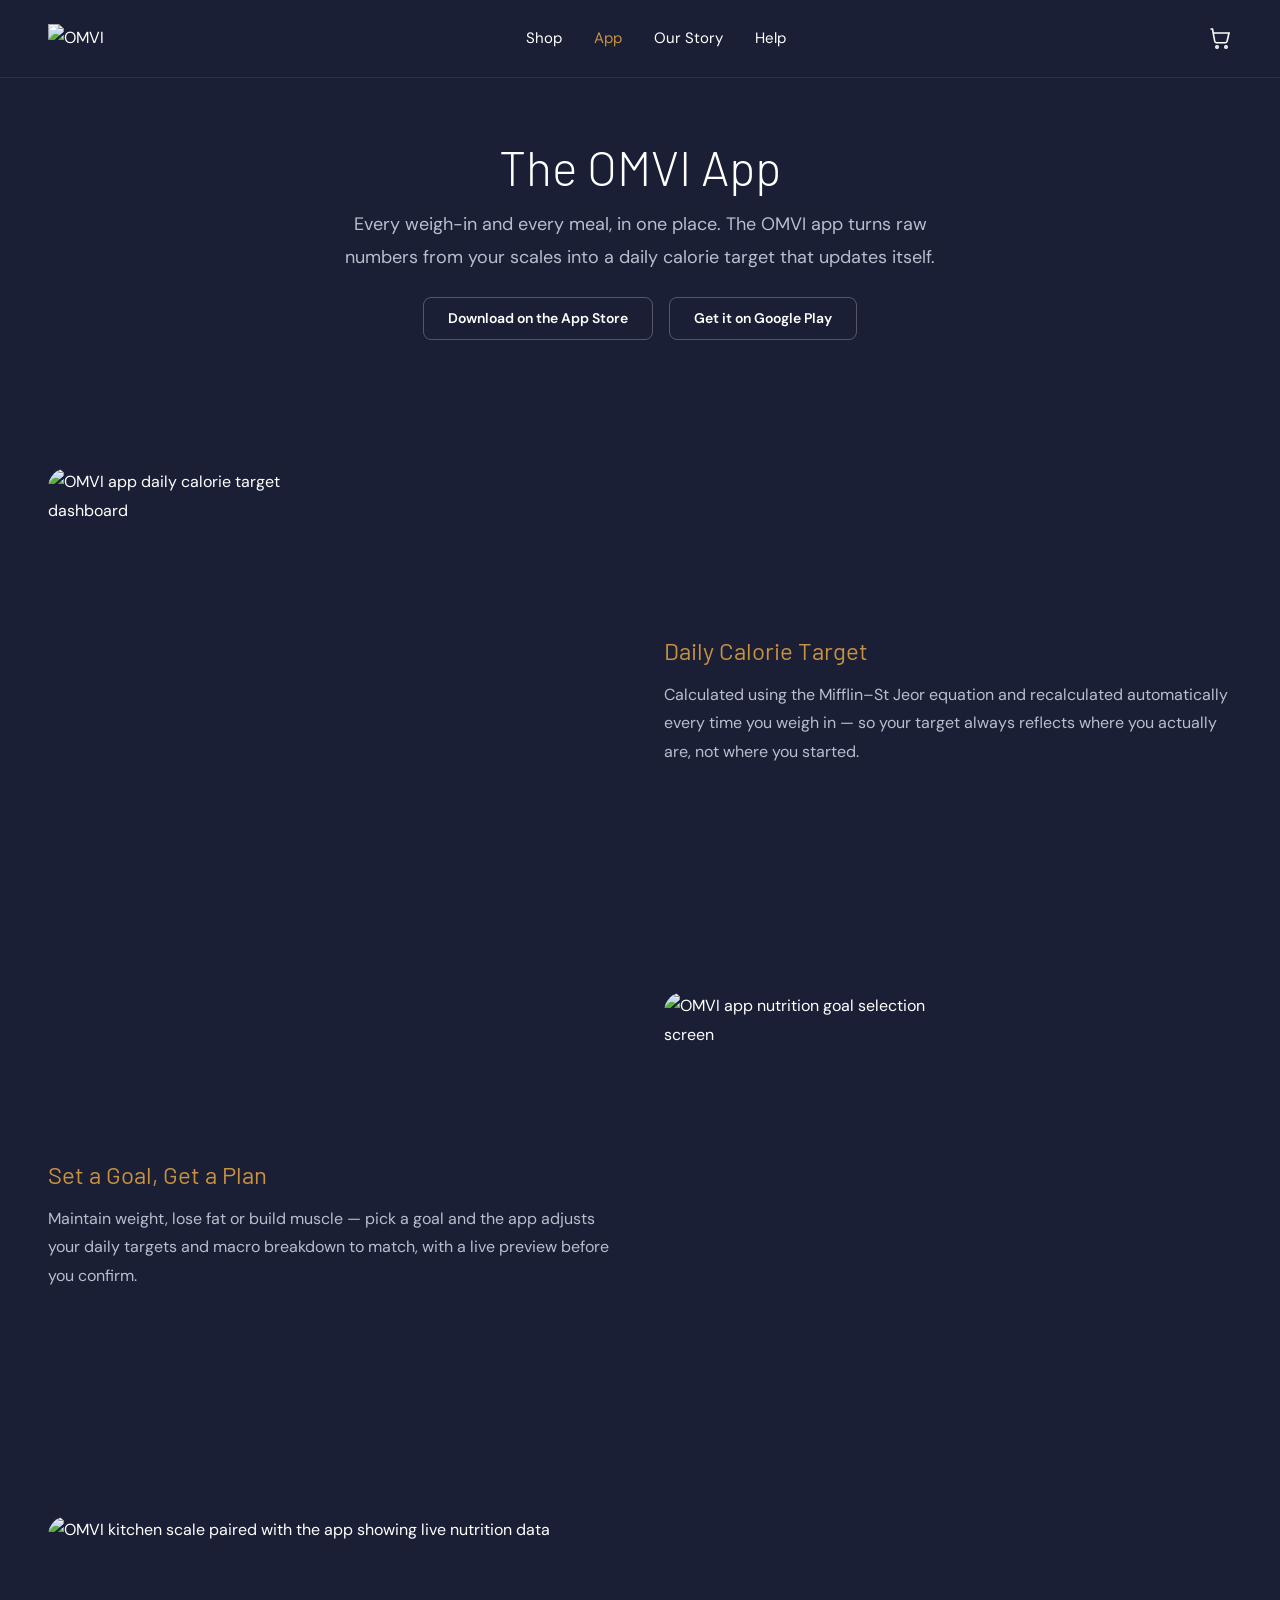
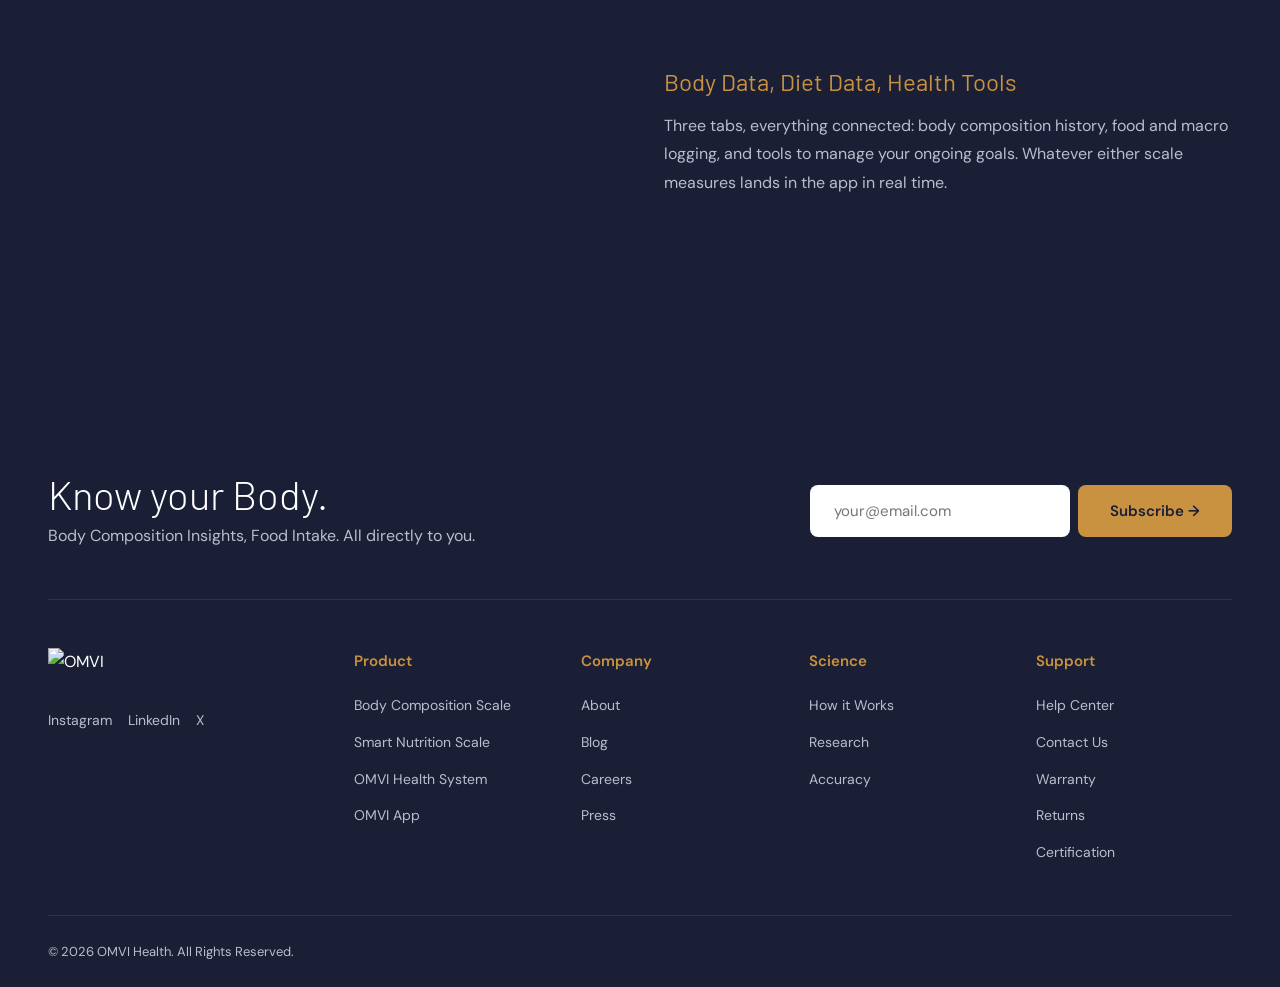
==== app.html @ 569b583b "Add files via upload" ====
<!DOCTYPE html>
<html lang="en">
<head>
<meta charset="UTF-8">
<meta name="viewport" content="width=device-width, initial-scale=1.0">
<title>The OMVI App — OMVI Health</title>
<link rel="stylesheet" href="styles.css">
<link rel="preconnect" href="https://fonts.googleapis.com">
<link rel="preconnect" href="https://fonts.gstatic.com" crossorigin>
<link href="https://fonts.googleapis.com/css2?family=Barlow:wght@300;400;500;600&family=DM+Sans:wght@400;500;700&display=swap" rel="stylesheet">
<script src="nav.js" defer></script>
</head>
<body>
<header class="site-header">
<a href="index.html" class="logo"><img src="images/omvi-logo.svg" alt="OMVI"></a>
<nav class="primary-navigation">
<ul>
<li><a href="shop.html">Shop</a></li>
<li><a href="app.html" aria-current="page">App</a></li>
<li><a href="ourstory.html">Our Story</a></li>
<li><a href="help.html">Help</a></li>
</ul>
</nav>
<div class="header-actions">
<button type="button" class="nav-toggle" id="nav-toggle" aria-label="Toggle navigation menu" aria-expanded="false">
<span></span><span></span><span></span>
</button>
<a href="#cart" class="cart-icon" aria-label="View cart">
<svg viewBox="0 0 24 24" fill="none" stroke="currentColor" stroke-width="1.6"><circle cx="9" cy="21" r="1.2"/><circle cx="18" cy="21" r="1.2"/><path d="M2.5 3h2l2.2 12.2a2 2 0 0 0 2 1.6h8.4a2 2 0 0 0 2-1.6L21 7H5.3"/></svg>
</a>
</div>
</header>

<main>

<section class="hero-section" style="grid-template-columns:1fr;">
<div class="page-intro">
<h1>The OMVI App</h1>
<p>Every weigh-in and every meal, in one place. The OMVI app turns raw numbers from your scales into a daily calorie target that updates itself.</p>
<div class="store-buttons" style="justify-content:center; display:flex;">
<a href="#">Download on the App Store</a>
<a href="#">Get it on Google Play</a>
</div>
</div>
</section>

<section class="features-section">

<article class="feature-row">
<div class="feature-media app-media">
<img src="images/omvi-app-daily-calorie-target-dashboard.png" alt="OMVI app daily calorie target dashboard">
</div>
<div class="feature-copy">
<h3>Daily Calorie Target</h3>
<p>Calculated using the Mifflin&ndash;St Jeor equation and recalculated automatically every time you weigh in — so your target always reflects where you actually are, not where you started.</p>
</div>
</article>

<article class="feature-row reverse">
<div class="feature-media app-media">
<img src="images/omvi-app-nutrition-goals-gain-muscle.png" alt="OMVI app nutrition goal selection screen">
</div>
<div class="feature-copy">
<h3>Set a Goal, Get a Plan</h3>
<p>Maintain weight, lose fat or build muscle — pick a goal and the app adjusts your daily targets and macro breakdown to match, with a live preview before you confirm.</p>
</div>
</article>

<article class="feature-row">
<div class="feature-media">
<img src="images/omvi-kitchen-scale-in-use-cheese-app-01.jpg" alt="OMVI kitchen scale paired with the app showing live nutrition data">
</div>
<div class="feature-copy">
<h3>Body Data, Diet Data, Health Tools</h3>
<p>Three tabs, everything connected: body composition history, food and macro logging, and tools to manage your ongoing goals. Whatever either scale measures lands in the app in real time.</p>
</div>
</article>

</section>

</main>

<footer class="site-footer" id="help">
<div class="footer-top">
<div class="footer-tagline">
<h2>Know your Body.</h2>
<p>Body Composition Insights, Food Intake. All directly to you.</p>
</div>
<form class="subscribe-form" action="#" method="post">
<label for="footer-email" class="sr-only">Email address</label>
<input id="footer-email" type="email" name="email" placeholder="your@email.com" required>
<button type="submit">Subscribe &rarr;</button>
</form>
</div>

<div class="footer-columns">
<div class="footer-brand">
<span class="logo"><img src="images/omvi-logo.svg" alt="OMVI"></span>
<ul class="social-links">
<li><a href="#" aria-label="Instagram">Instagram</a></li>
<li><a href="#" aria-label="LinkedIn">LinkedIn</a></li>
<li><a href="#" aria-label="X">X</a></li>
</ul>
</div>

<nav class="footer-nav">
<h3>Product</h3>
<ul>
<li><a href="bodyscale.html">Body Composition Scale</a></li>
<li><a href="nutritionscale.html">Smart Nutrition Scale</a></li>
<li><a href="system.html">OMVI Health System</a></li>
<li><a href="app.html">OMVI App</a></li>
</ul>
</nav>

<nav class="footer-nav">
<h3>Company</h3>
<ul>
<li><a href="ourstory.html">About</a></li>
<li><a href="#">Blog</a></li>
<li><a href="#">Careers</a></li>
<li><a href="#">Press</a></li>
</ul>
</nav>

<nav class="footer-nav">
<h3>Science</h3>
<ul>
<li><a href="app.html">How it Works</a></li>
<li><a href="#">Research</a></li>
<li><a href="#">Accuracy</a></li>
</ul>
</nav>

<nav class="footer-nav">
<h3>Support</h3>
<ul>
<li><a href="help.html">Help Center</a></li>
<li><a href="help.html#contact">Contact Us</a></li>
<li><a href="help.html#warranty">Warranty</a></li>
<li><a href="help.html#returns">Returns</a></li>
<li><a href="help.html#certification">Certification</a></li>
</ul>
</nav>
</div>

<div class="footer-bottom">
<p>&copy; 2026 OMVI Health. All Rights Reserved.</p>
</div>
</footer>

</body>
</html>
---- styles.css ----
/* ========================================
   OMVI Health Design System
======================================== */

:root {
    --color-primary: #1A1F35;
    --color-primary-light: #232a47;
    --color-secondary: #C99240;
    --color-bg: #1A1F35;
    --color-surface: #FFFFFF;
    --color-text: #FFFFFF;
    --color-text-muted: #B9BECE;
    --color-nav-bg: #1A1F35;
    --color-cta: #C99240;
    --color-accent: #FFFFFF;
    --color-ink: #1A1F35;

    --font-heading: "Barlow", sans-serif;
    --font-body: "DM Sans", sans-serif;

    --space-xs: 4px;
    --space-sm: 8px;
    --space-md: 16px;
    --space-lg: 24px;
    --space-xl: 32px;
    --space-2xl: 48px;
    --space-3xl: 64px;

    --radius-md: 12px;
    --radius-lg: 20px;
    --max-width: 1280px;
}

* {
    margin: 0;
    padding: 0;
    box-sizing: border-box;
}

html {
    overflow-x: hidden;
}

body {
    background-color: var(--color-bg);
    color: var(--color-text);
    font-family: var(--font-body);
    font-size: 16px;
    line-height: 1.8;
}

img {
    max-width: 100%;
    display: block;
}

a {
    text-decoration: none;
    color: inherit;
}

ul {
    list-style: none;
}

h1, h2, h3 {
    font-family: var(--font-heading);
    font-weight: 300;
}

h1 {
    font-size: 56px;
    line-height: 1.05;
}

h2 {
    font-size: 40px;
    line-height: 1.2;
}

h3 {
    font-size: 24px;
    font-weight: 400;
    margin-bottom: var(--space-sm);
}

p {
    font-size: 16px;
    line-height: 1.8;
    color: var(--color-text-muted);
}

.sr-only {
    position: absolute;
    width: 1px;
    height: 1px;
    overflow: hidden;
    clip: rect(0 0 0 0);
    white-space: nowrap;
}

/* ===== Header ===== */

.site-header {
    background-color: var(--color-nav-bg);
    padding: var(--space-lg) var(--space-2xl);
    display: flex;
    align-items: center;
    justify-content: space-between;
    position: sticky;
    top: 0;
    z-index: 100;
    border-bottom: 1px solid rgba(255,255,255,0.08);
}

.logo {
    display: inline-flex;
    align-items: center;
    color: var(--color-text);
}

.logo img {
    display: block;
    height: 28px;
    width: auto;
}

.primary-navigation ul {
    display: flex;
    gap: var(--space-xl);
}

.primary-navigation a {
    color: var(--color-text);
    font-size: 15px;
    transition: color 0.2s ease;
}

.primary-navigation a:hover {
    color: var(--color-secondary);
}

.primary-navigation a[aria-current="page"] {
    color: var(--color-secondary);
}

.cart-icon {
    width: 24px;
    height: 24px;
    color: var(--color-text);
}

.cart-icon svg {
    width: 100%;
    height: 100%;
}

/* ===== Layout helpers ===== */

section {
    padding: var(--space-3xl) var(--space-2xl);
}

.section-heading {
    max-width: 640px;
    margin: 0 auto var(--space-2xl);
    text-align: center;
}

.section-heading h2 {
    color: var(--color-accent);
    margin-bottom: var(--space-sm);
}

/* ===== Hero (pinned scroll) ===== */

.hero-shell {
    position: relative;
    height: 260vh;
    background-color: var(--color-primary);
}

.hero-scene {
    position: sticky;
    top: 80px;
    height: calc(100vh - 80px);
    max-height: 760px;
    min-height: 480px;
    color: var(--color-text);
    display: flex;
    justify-content: center;
    align-items: center;
    max-width: var(--max-width);
    margin: 0 auto;
    padding: 0 var(--space-2xl);
    overflow: hidden;
}

.btn {
    display: inline-block;
    padding: var(--space-md) var(--space-xl);
    font-weight: 600;
    border-radius: 999px;
    font-size: 15px;
}

.btn-primary {
    background-color: var(--color-cta);
    color: var(--color-primary);
}

.btn-secondary {
    background-color: var(--color-surface);
    color: var(--color-primary);
}

.hero-trust {
    display: flex;
    align-items: center;
    gap: var(--space-md);
    font-size: 14px;
    color: var(--color-text-muted);
}

.hero-trust.centered {
    justify-content: center;
    margin-top: var(--space-sm);
}

.stars {
    color: var(--color-secondary);
    letter-spacing: 2px;
}

.hero-trust .divider {
    color: rgba(255,255,255,0.3);
}

/* ===== Hero canvas (products assembling from chaos) ===== */

.hero-visual {
    display: flex;
    flex-direction: column;
    align-items: center;
    justify-content: center;
    gap: var(--space-md);
    height: 100%;
    width: 100%;
    max-width: 760px;
    margin: 0 auto;
    padding-bottom: var(--space-md);
}

.hero-canvas {
    position: relative;
    flex: 1;
    width: 100%;
    min-height: 340px;
    max-height: 560px;
}

.hero-cta {
    opacity: 0;
    will-change: transform, opacity;
}

.hero-lines {
    position: absolute;
    inset: 0;
    width: 100%;
    height: 100%;
    z-index: 4;
    pointer-events: none;
    overflow: visible;
    filter: drop-shadow(0 2px 4px rgba(0,0,0,0.5));
}

.hero-lines line {
    stroke: rgba(201, 146, 64, 0.9);
    stroke-width: 2.5;
    stroke-linecap: round;
    stroke-dasharray: 6 7;
    opacity: 0;
    will-change: opacity;
}

.product-tag {
    position: absolute;
    top: 0;
    left: 0;
    display: flex;
    flex-direction: column;
    align-items: flex-start;
    gap: 3px;
    background-color: rgba(26, 31, 53, 0.95);
    border: 1px solid rgba(255,255,255,0.14);
    border-radius: var(--radius-md);
    padding: var(--space-sm) var(--space-md);
    box-shadow: 0 12px 28px rgba(0,0,0,0.4);
    z-index: 6;
    opacity: 0;
    white-space: nowrap;
    will-change: transform, opacity;
}

.product-tag .tag-title {
    font-family: var(--font-heading);
    font-size: 14px;
    color: var(--color-accent);
}

.hero-insight {
    background-color: rgba(15, 18, 32, 0.75);
    border: 1px solid rgba(201, 146, 64, 0.28);
    border-radius: var(--radius-lg);
    padding: var(--space-md) var(--space-xl);
    opacity: 0;
    will-change: transform, opacity;
}

.insight-stats {
    display: flex;
    align-items: center;
    justify-content: center;
    gap: var(--space-md);
    margin-bottom: var(--space-sm);
}

.insight-stat {
    display: flex;
    flex-direction: column;
    align-items: center;
    gap: 1px;
}

.insight-value {
    font-family: var(--font-heading);
    font-size: 20px;
    color: var(--color-accent);
}

.insight-value small {
    font-family: var(--font-body);
    font-size: 11px;
    color: var(--color-text-muted);
    margin-left: 2px;
}

.insight-label {
    font-size: 10px;
    letter-spacing: 0.04em;
    text-transform: uppercase;
    color: var(--color-secondary);
}

.insight-sep {
    width: 1px;
    height: 26px;
    background-color: rgba(255,255,255,0.12);
}

.insight-sentence {
    text-align: center;
    font-size: 12px;
    color: var(--color-text-muted);
    margin: 0;
}

.chaos-chip {
    position: absolute;
    top: 0;
    left: 0;
    background-color: rgba(26, 31, 53, 0.92);
    border: 1px solid rgba(255,255,255,0.12);
    border-radius: var(--radius-md);
    padding: var(--space-sm) var(--space-md);
    display: flex;
    flex-direction: column;
    gap: 2px;
    z-index: 5;
    box-shadow: 0 10px 25px rgba(0,0,0,0.35);
    will-change: transform, opacity, left, top;
    white-space: nowrap;
}

.chaos-chip .chip-value {
    font-family: var(--font-heading);
    font-size: 20px;
    color: var(--color-accent);
}

.chaos-chip .chip-value small {
    font-family: var(--font-body);
    font-size: 11px;
    color: var(--color-text-muted);
    margin-left: 2px;
}

.chaos-chip .chip-label {
    font-size: 10px;
    color: var(--color-secondary);
}

.const-card {
    position: absolute;
    margin: 0;
    border-radius: var(--radius-lg);
    box-shadow: 0 20px 40px rgba(0,0,0,0.35);
    overflow: hidden;
    will-change: transform, opacity;
}

.const-card img {
    width: 100%;
    height: 100%;
    object-fit: cover;
    object-position: bottom;
    display: block;
}

.const-scale-body {
    top: 2%;
    left: 0;
    width: 32%;
    aspect-ratio: 4 / 4.4;
    z-index: 1;
}

.const-scale-kitchen {
    bottom: 2%;
    right: 0;
    width: 28%;
    aspect-ratio: 4 / 4.4;
    z-index: 1;
}

.const-phone {
    position: absolute;
    margin: 0;
    width: 20%;
    filter: drop-shadow(0 20px 30px rgba(0,0,0,0.45));
    will-change: transform, opacity;
}

.const-phone img {
    width: 100%;
    height: auto;
    border-radius: 18px;
    display: block;
}

.const-phone-back {
    top: 30%;
    left: 36%;
    z-index: 2;
}

.const-phone-front {
    top: 38%;
    left: 44%;
    z-index: 3;
}

@media (max-width: 900px) {
    .hero-shell {
        height: auto;
    }

    .hero-scene {
        position: static;
        height: auto;
        max-height: none;
        padding: var(--space-2xl) var(--space-lg);
    }

    .hero-visual {
        height: auto;
        margin-top: var(--space-2xl);
    }

    .hero-canvas {
        height: 420px;
        max-height: none;
    }
}

/* ===== SKU cards (3-product overview) ===== */

.sku-section {
    max-width: var(--max-width);
    margin: 0 auto;
}

.sku-grid {
    display: grid;
    grid-template-columns: repeat(3, 1fr);
    gap: var(--space-xl);
    align-items: stretch;
}

.sku-card {
    background-color: var(--color-primary-light);
    border-radius: var(--radius-lg);
    padding: var(--space-xl);
    display: flex;
    flex-direction: column;
    align-items: center;
    text-align: center;
    gap: var(--space-sm);
    position: relative;
}

.sku-card-featured {
    border: 1px solid rgba(201, 146, 64, 0.5);
}

.sku-badge {
    align-self: flex-start;
    font-size: 11px;
    font-weight: 600;
    letter-spacing: 0.06em;
    text-transform: uppercase;
    color: var(--color-text-muted);
    background-color: rgba(255,255,255,0.06);
    border-radius: 999px;
    padding: 4px 12px;
    margin-bottom: var(--space-sm);
}

.sku-badge-gold {
    color: var(--color-primary);
    background-color: var(--color-secondary);
}

.sku-card img {
    width: 100%;
    aspect-ratio: 4 / 3;
    object-fit: cover;
    border-radius: var(--radius-md);
    margin-bottom: var(--space-md);
}

.sku-card h3 {
    font-size: 22px;
}

.sku-card p {
    font-size: 14px;
}

.sku-price {
    display: flex;
    align-items: baseline;
    gap: var(--space-sm);
    margin: var(--space-sm) 0;
    flex-wrap: wrap;
    justify-content: center;
}

.price-now {
    font-family: var(--font-heading);
    font-size: 26px;
    color: var(--color-accent);
}

.price-was {
    font-size: 15px;
    color: var(--color-text-muted);
    text-decoration: line-through;
}

.price-save {
    font-size: 12px;
    font-weight: 600;
    color: #7fd48a;
}

.sku-cta {
    margin-top: auto;
    width: 100%;
    text-align: center;
}

/* ===== Product showcase ===== */

.showcase-section {
    max-width: var(--max-width);
    margin: 0 auto;
}

.product-grid {
    display: grid;
    grid-template-columns: repeat(3, 1fr);
    gap: var(--space-lg);
}

.product-grid figure {
    background-color: var(--color-primary-light);
    border-radius: var(--radius-md);
    padding: var(--space-md);
    text-align: center;
}

.product-grid img {
    border-radius: var(--radius-md);
    aspect-ratio: 4 / 3;
    object-fit: cover;
    width: 100%;
    margin-bottom: var(--space-md);
}

.product-grid figcaption {
    font-size: 14px;
    color: var(--color-text-muted);
    letter-spacing: 0.5px;
}

/* ===== Feature rows ===== */

.features-section {
    max-width: var(--max-width);
    margin: 0 auto;
}

.feature-row {
    display: grid;
    grid-template-columns: 1fr 1fr;
    gap: var(--space-2xl);
    align-items: center;
    margin-bottom: var(--space-3xl);
}

.feature-row:last-child {
    margin-bottom: 0;
}

.feature-row.reverse .feature-media {
    order: 2;
}

.feature-row.reverse .feature-copy {
    order: 1;
}

.feature-media img {
    border-radius: var(--radius-lg);
    width: 100%;
    aspect-ratio: 4 / 3;
    object-fit: cover;
}

.feature-media.app-media {
    display: grid;
    grid-template-columns: 1fr 1fr;
    gap: var(--space-md);
}

.feature-media.app-media img {
    aspect-ratio: 3 / 5;
    object-fit: contain;
    background-color: var(--color-primary);
    border-radius: var(--radius-lg);
}

.feature-copy h3 {
    color: var(--color-secondary);
}

/* ===== Sub-page intro banner ===== */

.page-intro {
    max-width: 640px;
    margin: 0 auto;
    text-align: center;
}

.page-intro h1 {
    color: var(--color-accent);
    margin-bottom: var(--space-md);
    font-size: 48px;
}

.page-intro p {
    font-size: 18px;
}

/* ===== Product spotlight (Shop page) ===== */

.price-tag {
    font-family: var(--font-heading);
    font-size: 32px;
    color: var(--color-accent);
    margin: var(--space-md) 0;
}

.feature-copy .btn {
    margin-top: var(--space-sm);
}

/* ===== App store buttons ===== */

.store-buttons {
    display: flex;
    gap: var(--space-md);
    margin-top: var(--space-lg);
}

.store-buttons a {
    border: 1px solid rgba(255,255,255,0.25);
    border-radius: 8px;
    padding: var(--space-sm) var(--space-lg);
    font-size: 14px;
    font-weight: 600;
}

.store-buttons a:hover {
    border-color: var(--color-secondary);
    color: var(--color-secondary);
}

/* ===== FAQ / Help ===== */

.faq-list {
    max-width: 760px;
    margin: 0 auto;
    display: flex;
    flex-direction: column;
    gap: var(--space-lg);
}

.faq-item {
    background-color: var(--color-primary-light);
    border-radius: var(--radius-md);
    padding: var(--space-xl);
}

.faq-item h3 {
    color: var(--color-secondary);
    font-size: 19px;
}

.faq-item p {
    margin: 0;
}

.contact-card {
    background-color: var(--color-primary-light);
    border-radius: var(--radius-lg);
    padding: var(--space-2xl);
    text-align: center;
    max-width: 520px;
    margin: var(--space-2xl) auto 0;
}

.contact-card h3 {
    color: var(--color-accent);
}

.contact-card .btn {
    margin-top: var(--space-md);
}

/* ===== Story section ===== */

.story-section {
    background-color: var(--color-primary-light);
    max-width: 100%;
    display: grid;
    grid-template-columns: 1fr 1fr;
    gap: var(--space-2xl);
    align-items: center;
}

.story-media img {
    border-radius: var(--radius-lg);
    width: 100%;
    aspect-ratio: 3 / 4;
    object-fit: cover;
    object-position: top;
}

.story-copy {
    max-width: 480px;
}

.story-copy h2 {
    color: var(--color-accent);
    margin-bottom: var(--space-lg);
}

.story-copy p {
    margin-bottom: var(--space-md);
}

.link-arrow {
    display: inline-block;
    color: var(--color-secondary);
    font-weight: 600;
    margin-top: var(--space-sm);
}

/* ===== Reviews ===== */

.reviews-section {
    max-width: var(--max-width);
    margin: 0 auto;
}

.reviews-grid {
    display: grid;
    grid-template-columns: repeat(3, 1fr);
    gap: var(--space-lg);
}

.review-card {
    background-color: var(--color-primary-light);
    border-radius: var(--radius-md);
    padding: var(--space-xl);
}

.review-card h3 {
    font-size: 19px;
    margin: var(--space-sm) 0;
}

.review-card p {
    font-size: 15px;
    margin-bottom: var(--space-lg);
}

.review-meta {
    display: flex;
    justify-content: space-between;
    align-items: center;
    font-size: 13px;
    color: var(--color-text-muted);
    border-top: 1px solid rgba(255,255,255,0.08);
    padding-top: var(--space-md);
    flex-wrap: wrap;
    gap: var(--space-xs);
}

.verified {
    color: #7fd48a;
}

/* ===== Footer ===== */

.site-footer {
    background-color: var(--color-primary);
    padding: var(--space-3xl) var(--space-2xl) var(--space-lg);
}

.footer-top {
    max-width: var(--max-width);
    margin: 0 auto var(--space-2xl);
    display: flex;
    justify-content: space-between;
    align-items: center;
    gap: var(--space-xl);
    flex-wrap: wrap;
    padding-bottom: var(--space-2xl);
    border-bottom: 1px solid rgba(255,255,255,0.08);
}

.footer-tagline h2 {
    color: var(--color-accent);
    margin-bottom: var(--space-xs);
}

.subscribe-form {
    display: flex;
    gap: var(--space-sm);
}

.subscribe-form input {
    background-color: var(--color-surface);
    color: var(--color-ink);
    border: none;
    border-radius: 8px;
    padding: var(--space-md) var(--space-lg);
    font-family: var(--font-body);
    font-size: 15px;
    min-width: 260px;
}

.subscribe-form button {
    background-color: var(--color-cta);
    color: var(--color-primary);
    border: none;
    border-radius: 8px;
    padding: var(--space-md) var(--space-xl);
    font-weight: 600;
    font-family: var(--font-body);
    font-size: 15px;
    cursor: pointer;
}

.footer-columns {
    max-width: var(--max-width);
    margin: 0 auto;
    display: grid;
    grid-template-columns: 1.4fr 1fr 1fr 1fr 1fr;
    gap: var(--space-xl);
    margin-bottom: var(--space-2xl);
}

.footer-brand .logo {
    display: inline-flex;
    margin-bottom: var(--space-lg);
}

.footer-brand .logo img {
    height: 34px;
}

.social-links {
    display: flex;
    gap: var(--space-md);
}

.social-links a {
    font-size: 14px;
    color: var(--color-text-muted);
}

.footer-nav h3 {
    font-size: 15px;
    font-weight: 600;
    font-family: var(--font-body);
    color: var(--color-secondary);
    margin-bottom: var(--space-md);
}

.footer-nav ul {
    display: flex;
    flex-direction: column;
    gap: var(--space-sm);
}

.footer-nav a {
    font-size: 14px;
    color: var(--color-text-muted);
}

.footer-nav a:hover {
    color: var(--color-text);
}

.footer-bottom {
    max-width: var(--max-width);
    margin: 0 auto;
    border-top: 1px solid rgba(255,255,255,0.08);
    padding-top: var(--space-lg);
}

.footer-bottom p {
    font-size: 13px;
}

/* ===== Responsive ===== */

@media (max-width: 900px) {
    .feature-row,
    .feature-row.reverse .feature-media,
    .feature-row.reverse .feature-copy,
    .story-section {
        grid-template-columns: 1fr;
    }

    .feature-row.reverse .feature-media,
    .feature-row.reverse .feature-copy {
        order: initial;
    }

    .product-grid,
    .reviews-grid {
        grid-template-columns: repeat(2, 1fr);
    }

    .footer-columns {
        grid-template-columns: repeat(2, 1fr);
    }

    h1 {
        font-size: 40px;
    }
}

@media (max-width: 600px) {
    .site-header {
        padding: var(--space-md) var(--space-lg);
    }

    .primary-navigation ul {
        gap: var(--space-md);
    }

    section {
        padding: var(--space-2xl) var(--space-lg);
    }

    .product-grid,
    .reviews-grid,
    .footer-columns {
        grid-template-columns: 1fr;
    }

    .footer-top {
        flex-direction: column;
        align-items: flex-start;
    }

    .subscribe-form {
        width: 100%;
    }

    .subscribe-form input {
        min-width: 0;
        flex: 1;
    }
}

/* ===== Product detail page (PDP) ===== */

.announce-bar {
    background-color: var(--color-cta);
    color: var(--color-primary);
    text-align: center;
    padding: var(--space-sm) var(--space-lg);
}

.announce-bar p {
    color: var(--color-primary);
    font-size: 13px;
    font-weight: 600;
    letter-spacing: 0.02em;
}

.pdp-hero {
    max-width: var(--max-width);
    margin: 0 auto;
    display: grid;
    grid-template-columns: 1fr 1fr;
    gap: var(--space-2xl);
    align-items: start;
}

.pdp-media img {
    width: 100%;
    border-radius: var(--radius-lg);
    aspect-ratio: 4 / 5;
    object-fit: cover;
    object-position: bottom;
}

.pdp-eyebrow {
    display: block;
    font-size: 12px;
    font-weight: 600;
    letter-spacing: 0.1em;
    text-transform: uppercase;
    color: var(--color-secondary);
    margin-bottom: var(--space-md);
}

.pdp-info h1 {
    color: var(--color-accent);
    font-size: 38px;
    margin-bottom: var(--space-md);
}

.pdp-sub {
    margin-bottom: var(--space-xl);
}

.purchase-panel {
    background-color: var(--color-primary-light);
    border-radius: var(--radius-lg);
    padding: var(--space-xl);
    margin-bottom: var(--space-xl);
}

.purchase-top {
    display: flex;
    justify-content: space-between;
    align-items: center;
    flex-wrap: wrap;
    gap: var(--space-sm);
    margin-bottom: var(--space-md);
}

.purchase-name {
    font-size: 20px;
}

.purchase-rating {
    display: flex;
    align-items: center;
    gap: var(--space-sm);
    font-size: 13px;
    color: var(--color-text-muted);
}

.purchase-price-row {
    display: flex;
    align-items: baseline;
    gap: var(--space-md);
    flex-wrap: wrap;
    margin-bottom: var(--space-sm);
}

.purchase-payment {
    font-size: 13px;
    color: var(--color-text-muted);
    margin-bottom: var(--space-md);
}

.purchase-cta {
    width: 100%;
    text-align: center;
    margin-bottom: var(--space-sm);
}

.purchase-meta {
    font-size: 13px;
    color: var(--color-text-muted);
    text-align: center;
    margin: 0;
}

.benefit-list {
    display: flex;
    flex-direction: column;
    gap: var(--space-sm);
    margin-bottom: var(--space-xl);
}

.benefit-list li {
    position: relative;
    padding-left: 28px;
    font-size: 15px;
}

.benefit-list li::before {
    content: "\2713";
    position: absolute;
    left: 0;
    color: var(--color-secondary);
    font-weight: 700;
}

.credibility-bar {
    display: flex;
    flex-wrap: wrap;
    gap: var(--space-sm) var(--space-lg);
    border-top: 1px solid rgba(255,255,255,0.08);
    padding-top: var(--space-lg);
}

.credibility-bar li {
    font-size: 13px;
    color: var(--color-text-muted);
}

.credibility-footnote {
    font-size: 11px;
    color: var(--color-text-muted);
    opacity: 0.7;
    margin-top: var(--space-sm);
}

/* Proof / testimonial sections */

.proof-section {
    max-width: var(--max-width);
    margin: 0 auto;
}

.proof-row {
    display: grid;
    grid-template-columns: repeat(3, 1fr);
    gap: var(--space-lg);
}

.proof-card {
    background-color: var(--color-primary-light);
    border-radius: var(--radius-md);
    padding: var(--space-xl);
    display: flex;
    flex-direction: column;
    gap: var(--space-md);
}

.proof-objection {
    font-size: 12px;
    font-weight: 600;
    color: var(--color-secondary);
    text-transform: uppercase;
    letter-spacing: 0.03em;
}

.proof-quote {
    font-size: 15px;
    flex: 1;
}

.proof-meta {
    display: flex;
    justify-content: space-between;
    gap: var(--space-sm);
    font-size: 12px;
    color: var(--color-text-muted);
    border-top: 1px solid rgba(255,255,255,0.08);
    padding-top: var(--space-md);
    flex-wrap: wrap;
}

.proof-disclosure {
    font-size: 12px;
    color: var(--color-text-muted);
    opacity: 0.7;
    text-align: center;
    margin-top: var(--space-lg);
    font-style: italic;
}

.proof-section-single {
    max-width: 720px;
}

.data-story {
    background-color: var(--color-primary-light);
    border-radius: var(--radius-lg);
    padding: var(--space-xl);
    text-align: center;
}

.data-story blockquote {
    font-size: 18px;
    color: var(--color-accent);
    margin-bottom: var(--space-lg);
}

.data-story-compare {
    display: grid;
    grid-template-columns: 1fr 1fr;
    gap: var(--space-lg);
    text-align: left;
}

.data-story-col {
    background-color: rgba(255,255,255,0.03);
    border-radius: var(--radius-md);
    padding: var(--space-lg);
}

.data-story-col h4 {
    font-size: 13px;
    text-transform: uppercase;
    letter-spacing: 0.05em;
    color: var(--color-text-muted);
    margin-bottom: var(--space-sm);
}

.data-story-col p {
    font-size: 14px;
    margin-bottom: var(--space-xs);
}

.data-story-col-after {
    border: 1px solid rgba(201, 146, 64, 0.35);
}

.data-story-col-after p {
    color: var(--color-text);
}

/* Education sections */

.edu-section {
    max-width: var(--max-width);
    margin: 0 auto;
}

.edu-section .section-heading p {
    margin-top: var(--space-sm);
}

.edu-closing {
    text-align: center;
    font-size: 18px;
    color: var(--color-accent);
    max-width: 640px;
    margin: var(--space-xl) auto 0;
}

.edu-note {
    text-align: center;
    font-size: 12px;
    color: var(--color-text-muted);
    opacity: 0.7;
    font-style: italic;
    margin-top: var(--space-lg);
}

.compare-columns {
    display: grid;
    grid-template-columns: 1fr 1fr;
    gap: var(--space-xl);
    max-width: 760px;
    margin: 0 auto;
}

.compare-col {
    background-color: var(--color-primary-light);
    border-radius: var(--radius-lg);
    padding: var(--space-xl);
}

.compare-col h3 {
    font-size: 15px;
    text-transform: uppercase;
    letter-spacing: 0.05em;
    color: var(--color-text-muted);
    margin-bottom: var(--space-lg);
}

.compare-single-metric {
    font-family: var(--font-heading);
    font-size: 48px;
    color: var(--color-text-muted);
}

.compare-col-omvi {
    border: 1px solid rgba(201, 146, 64, 0.4);
}

.compare-col-omvi ul {
    display: flex;
    flex-direction: column;
    gap: var(--space-sm);
}

.compare-col-omvi li {
    font-size: 15px;
    color: var(--color-accent);
    padding-left: 20px;
    position: relative;
}

.compare-col-omvi li::before {
    content: "\2022";
    position: absolute;
    left: 0;
    color: var(--color-secondary);
}

/* Steps / components / tech */

.steps-grid {
    display: grid;
    grid-template-columns: repeat(4, 1fr);
    gap: var(--space-lg);
}

.step-card img {
    width: 100%;
    aspect-ratio: 4 / 3;
    object-fit: cover;
    border-radius: var(--radius-md);
    margin-bottom: var(--space-md);
}

.step-card h3 {
    color: var(--color-secondary);
    font-size: 18px;
    margin-bottom: var(--space-xs);
}

.step-card p {
    font-size: 13px;
}

.components-grid {
    display: grid;
    grid-template-columns: repeat(3, 1fr);
    gap: var(--space-xl);
}

.component-card {
    background-color: var(--color-primary-light);
    border-radius: var(--radius-lg);
    padding: var(--space-xl);
}

.component-card h3 {
    color: var(--color-secondary);
    font-size: 18px;
    margin-bottom: var(--space-md);
}

.component-card ul {
    display: flex;
    flex-direction: column;
    gap: var(--space-sm);
}

.component-card li {
    font-size: 14px;
    padding-left: 18px;
    position: relative;
}

.component-card li::before {
    content: "\2022";
    position: absolute;
    left: 0;
    color: var(--color-secondary);
}

.tech-list {
    display: grid;
    grid-template-columns: repeat(2, 1fr);
    gap: var(--space-xl);
    max-width: 900px;
    margin: 0 auto var(--space-xl);
}

.tech-item h3 {
    color: var(--color-secondary);
    font-size: 17px;
    margin-bottom: var(--space-xs);
}

.tech-item p {
    font-size: 14px;
}

.methodology-note {
    max-width: 640px;
    margin: 0 auto;
    background-color: rgba(255,255,255,0.03);
    border: 1px dashed rgba(255,255,255,0.2);
    border-radius: var(--radius-md);
    padding: var(--space-lg) var(--space-xl);
}

.methodology-note h4 {
    font-size: 13px;
    text-transform: uppercase;
    letter-spacing: 0.05em;
    color: var(--color-text-muted);
    margin-bottom: var(--space-sm);
}

.methodology-note ul {
    display: flex;
    flex-direction: column;
    gap: 4px;
}

.methodology-note li {
    font-size: 13px;
    color: var(--color-text-muted);
}

.methodology-note em {
    color: var(--color-secondary);
    font-style: italic;
}

.evidence-diagram {
    display: flex;
    flex-direction: column;
    align-items: center;
    gap: var(--space-sm);
    max-width: 400px;
    margin: 0 auto;
    text-align: center;
}

.evidence-diagram span {
    background-color: var(--color-primary-light);
    border-radius: var(--radius-md);
    padding: var(--space-sm) var(--space-xl);
    font-size: 14px;
    width: 100%;
}

.evidence-diagram .evidence-arrow {
    background: none;
    padding: 0;
    color: var(--color-secondary);
    font-size: 18px;
}

.authority-card {
    display: flex;
    gap: var(--space-xl);
    align-items: flex-start;
    background-color: var(--color-primary-light);
    border-radius: var(--radius-lg);
    padding: var(--space-xl);
    max-width: 800px;
    margin: 0 auto;
}

.authority-avatar {
    width: 96px;
    height: 96px;
    flex-shrink: 0;
    border-radius: 50%;
    background-color: rgba(255,255,255,0.06);
    border: 1px dashed rgba(255,255,255,0.2);
    display: flex;
    align-items: center;
    justify-content: center;
    font-size: 11px;
    color: var(--color-text-muted);
    text-align: center;
}

.authority-quote {
    font-size: 17px;
    color: var(--color-accent);
    margin-bottom: var(--space-md);
}

.authority-name {
    font-size: 14px;
    font-weight: 600;
    margin-bottom: var(--space-xs);
}

.authority-note {
    font-size: 12px;
    color: var(--color-text-muted);
    opacity: 0.7;
    font-style: italic;
}

/* Comparison table */

.compare-table-wrap {
    overflow-x: auto;
    margin-bottom: var(--space-xl);
}

.compare-table {
    width: 100%;
    border-collapse: collapse;
    min-width: 640px;
}

.compare-table th,
.compare-table td {
    padding: var(--space-md);
    text-align: center;
    font-size: 14px;
    border-bottom: 1px solid rgba(255,255,255,0.08);
}

.compare-table th {
    color: var(--color-secondary);
    font-weight: 600;
    font-size: 13px;
}

.compare-table td:first-child,
.compare-table th:first-child {
    text-align: left;
    color: var(--color-text);
}

.compare-table td:nth-child(2) {
    color: var(--color-accent);
    font-weight: 600;
}

/* Who it's for / usage / timeline / roadmap */

.who-for-grid {
    display: grid;
    grid-template-columns: repeat(3, 1fr);
    gap: var(--space-lg);
    margin-bottom: var(--space-xl);
}

.who-for-card {
    background-color: var(--color-primary-light);
    border-radius: var(--radius-md);
    padding: var(--space-lg);
}

.who-for-card h3 {
    color: var(--color-secondary);
    font-size: 16px;
    margin-bottom: var(--space-xs);
}

.who-for-card p {
    font-size: 13px;
}

.safety-note {
    max-width: 640px;
    margin: 0 auto;
    font-size: 12px;
    color: var(--color-text-muted);
    text-align: center;
    opacity: 0.85;
}

.usage-steps {
    max-width: 640px;
    margin: 0 auto;
    display: flex;
    flex-direction: column;
    gap: var(--space-md);
    counter-reset: usage;
    list-style: none;
}

.usage-steps li {
    position: relative;
    padding-left: 40px;
    font-size: 15px;
    counter-increment: usage;
}

.usage-steps li::before {
    content: counter(usage);
    position: absolute;
    left: 0;
    top: -2px;
    width: 26px;
    height: 26px;
    border-radius: 50%;
    background-color: var(--color-secondary);
    color: var(--color-primary);
    font-weight: 700;
    font-size: 13px;
    display: flex;
    align-items: center;
    justify-content: center;
}

.timeline-steps {
    display: grid;
    grid-template-columns: repeat(5, 1fr);
    gap: var(--space-md);
}

.timeline-step {
    background-color: var(--color-primary-light);
    border-radius: var(--radius-md);
    padding: var(--space-lg);
}

.timeline-step h3 {
    color: var(--color-secondary);
    font-size: 15px;
    margin-bottom: var(--space-xs);
}

.timeline-step p {
    font-size: 13px;
}

.roadmap-steps {
    max-width: 640px;
    margin: 0 auto;
    display: flex;
    flex-direction: column;
    gap: var(--space-lg);
    counter-reset: roadmap;
    list-style: none;
}

.roadmap-steps li {
    position: relative;
    padding-left: 48px;
    counter-increment: roadmap;
}

.roadmap-steps li::before {
    content: counter(roadmap);
    position: absolute;
    left: 0;
    top: 0;
    width: 32px;
    height: 32px;
    border-radius: 50%;
    background-color: rgba(201, 146, 64, 0.15);
    border: 1px solid rgba(201, 146, 64, 0.4);
    color: var(--color-secondary);
    font-weight: 700;
    display: flex;
    align-items: center;
    justify-content: center;
}

.roadmap-steps h3 {
    font-size: 17px;
    margin-bottom: var(--space-xs);
}

.roadmap-steps p {
    font-size: 14px;
}

/* Included / review groups / offer recap / risk / final CTA */

.included-list {
    max-width: 500px;
    margin: 0 auto var(--space-xl);
    display: flex;
    flex-direction: column;
    gap: var(--space-sm);
}

.included-list li {
    font-size: 15px;
    padding-left: 24px;
    position: relative;
}

.included-list li::before {
    content: "\2713";
    position: absolute;
    left: 0;
    color: var(--color-secondary);
}

.included-value {
    max-width: 400px;
    margin: 0 auto;
    background-color: var(--color-primary-light);
    border-radius: var(--radius-md);
    padding: var(--space-lg) var(--space-xl);
    text-align: center;
}

.included-value p {
    font-size: 15px;
    margin-bottom: 4px;
}

.included-value span {
    font-weight: 700;
    color: var(--color-text);
}

.included-save {
    color: var(--color-secondary) !important;
    font-weight: 700;
}

.review-group {
    margin-bottom: var(--space-2xl);
}

.review-group h3 {
    color: var(--color-secondary);
    font-size: 18px;
    margin-bottom: var(--space-lg);
}

.offer-recap-panel {
    max-width: 480px;
    margin: 0 auto;
    text-align: center;
}

.risk-grid {
    display: grid;
    grid-template-columns: repeat(3, 1fr);
    gap: var(--space-lg);
}

.risk-item {
    background-color: var(--color-primary-light);
    border-radius: var(--radius-md);
    padding: var(--space-lg);
}

.risk-item h3 {
    color: var(--color-secondary);
    font-size: 15px;
    margin-bottom: var(--space-xs);
}

.risk-item p {
    font-size: 13px;
}

.faq-group-heading {
    color: var(--color-secondary);
    font-size: 18px;
    margin: var(--space-2xl) 0 var(--space-lg);
    max-width: 760px;
    margin-left: auto;
    margin-right: auto;
}

.faq-group-heading:first-of-type {
    margin-top: 0;
}

.final-cta-section {
    max-width: 640px;
    margin: 0 auto;
    text-align: center;
    padding: var(--space-3xl) var(--space-2xl);
}

.final-cta-section h2 {
    color: var(--color-accent);
    margin-bottom: var(--space-md);
}

.final-cta-section > p {
    margin-bottom: var(--space-xl);
}

.final-cta-trust {
    display: flex;
    justify-content: center;
    flex-wrap: wrap;
    gap: var(--space-lg);
    margin-top: var(--space-xl);
    font-size: 13px;
    color: var(--color-text-muted);
}

/* PDP responsive */

@media (max-width: 900px) {
    .pdp-hero {
        grid-template-columns: 1fr;
    }

    .proof-row,
    .steps-grid,
    .components-grid,
    .tech-list,
    .who-for-grid,
    .timeline-steps,
    .risk-grid {
        grid-template-columns: 1fr 1fr;
    }

    .compare-columns,
    .data-story-compare {
        grid-template-columns: 1fr;
    }

    .authority-card {
        flex-direction: column;
        align-items: center;
        text-align: center;
    }
}

@media (max-width: 600px) {
    .proof-row,
    .steps-grid,
    .components-grid,
    .tech-list,
    .who-for-grid,
    .timeline-steps,
    .risk-grid {
        grid-template-columns: 1fr;
    }

    .pdp-info h1 {
        font-size: 28px;
    }
}

/* ===== Product gallery (main image + thumbnails) ===== */

.pdp-gallery {
    display: flex;
    flex-direction: column;
    gap: var(--space-md);
}

.pdp-media {
    border-radius: var(--radius-lg);
    overflow: hidden;
    background-color: var(--color-primary-light);
}

.pdp-media img {
    width: 100%;
    border-radius: 0;
    aspect-ratio: 4 / 5;
    object-fit: cover;
    object-position: bottom;
    transition: opacity 0.15s ease;
}

.pdp-thumbs {
    display: grid;
    grid-template-columns: repeat(5, 1fr);
    gap: var(--space-sm);
}

.pdp-thumb {
    display: block;
    padding: 0;
    border: 2px solid transparent;
    border-radius: var(--radius-md);
    overflow: hidden;
    cursor: pointer;
    background: none;
    aspect-ratio: 1 / 1;
}

.pdp-thumb img {
    width: 100%;
    height: 100%;
    object-fit: cover;
    display: block;
}

.pdp-thumb:hover {
    border-color: rgba(201, 146, 64, 0.4);
}

.pdp-thumb.active {
    border-color: var(--color-secondary);
}

/* ===== Trust badges (visual credibility row) ===== */

.trust-badges {
    display: grid;
    grid-template-columns: repeat(2, 1fr);
    gap: var(--space-sm);
    border-top: 1px solid rgba(255,255,255,0.08);
    padding-top: var(--space-lg);
}

.trust-badge {
    display: flex;
    align-items: center;
    gap: var(--space-sm);
    background-color: rgba(255,255,255,0.04);
    border: 1px solid rgba(255,255,255,0.1);
    border-radius: var(--radius-md);
    padding: var(--space-sm) var(--space-md);
}

.trust-badge-icon {
    flex-shrink: 0;
    width: 30px;
    height: 30px;
    border-radius: 50%;
    background-color: rgba(127, 212, 138, 0.15);
    color: #7fd48a;
    display: flex;
    align-items: center;
    justify-content: center;
    font-weight: 700;
    font-size: 15px;
}

.trust-badge-text {
    font-size: 12.5px;
    color: var(--color-text);
    font-weight: 500;
    line-height: 1.35;
}

@media (max-width: 600px) {
    .trust-badges {
        grid-template-columns: 1fr;
    }

    .pdp-thumbs {
        grid-template-columns: repeat(5, 1fr);
        gap: 6px;
    }
}

/* ========================================
   Responsive — Mobile (375px) & Tablet (768px)
   Layout and breakpoints only — desktop (1200px) untouched.
======================================== */

.header-actions {
    display: flex;
    align-items: center;
    gap: var(--space-lg);
}

.nav-toggle {
    display: none;
    flex-direction: column;
    justify-content: center;
    gap: 5px;
    width: 26px;
    height: 20px;
    background: none;
    border: none;
    padding: 0;
    cursor: pointer;
    position: relative;
    z-index: 110;
}

.nav-toggle span {
    display: block;
    width: 100%;
    height: 2px;
    background-color: #FFFFFF;
    border-radius: 2px;
}

/* ===== Tablet: max-width 768px ===== */
@media (max-width: 768px) {
    .nav-toggle {
        display: none;
    }

    .primary-navigation ul {
        display: flex;
    }

    .sku-grid,
    .product-grid,
    .reviews-grid,
    .proof-row,
    .steps-grid,
    .components-grid,
    .tech-list,
    .who-for-grid,
    .timeline-steps,
    .risk-grid,
    .footer-columns {
        grid-template-columns: repeat(2, 1fr);
    }

    .compare-columns,
    .data-story-compare {
        grid-template-columns: 1fr;
    }

    .hero-shell {
        height: auto;
    }

    .hero-scene {
        position: static;
        height: auto;
        max-height: none;
    }

    .pdp-hero,
    .feature-row,
    .feature-row.reverse .feature-media,
    .feature-row.reverse .feature-copy,
    .story-section {
        grid-template-columns: 1fr;
    }

    .feature-row.reverse .feature-media,
    .feature-row.reverse .feature-copy {
        order: initial;
    }

    .store-buttons {
        flex-wrap: wrap;
    }
}

/* ===== Mobile: max-width 480px (covers real phone widths, not just 375px) ===== */
@media (max-width: 480px) {
    .nav-toggle {
        display: flex;
    }

    /* Anchored to .site-header (already position:sticky) rather than
       .primary-navigation — the nav element collapses to zero width once
       its only child (the ul) is taken out of flow via position:absolute,
       which would otherwise make left:0/right:0 resolve against a 0px box. */
    .primary-navigation ul {
        display: flex;
        flex-direction: column;
        gap: 0;
        position: absolute;
        top: 100%;
        left: 0;
        right: 0;
        max-height: 0;
        overflow: hidden;
        background-color: var(--color-nav-bg);
        border-bottom: 1px solid rgba(255,255,255,0.08);
        border-radius: 0 0 var(--radius-md) var(--radius-md);
        box-shadow: 0 16px 28px rgba(0,0,0,0.4);
        transition: max-height 0.25s ease;
        z-index: 105;
    }

    .primary-navigation ul li {
        border-top: 1px solid rgba(255,255,255,0.06);
    }

    .primary-navigation ul li:first-child {
        border-top: none;
    }

    .primary-navigation ul a {
        display: block;
        padding: var(--space-md) var(--space-lg);
    }

    .primary-navigation.nav-open ul {
        max-height: 320px;
    }

    .hero-shell {
        height: auto;
    }

    .hero-scene {
        position: static;
        height: auto;
        max-height: none;
    }

    .hero-visual {
        height: auto;
    }

    .pdp-hero,
    .feature-row,
    .feature-row.reverse .feature-media,
    .feature-row.reverse .feature-copy,
    .story-section,
    .compare-columns,
    .data-story-compare {
        grid-template-columns: 1fr;
    }

    .feature-row.reverse .feature-media,
    .feature-row.reverse .feature-copy {
        order: initial;
    }

    .sku-grid,
    .product-grid,
    .reviews-grid,
    .proof-row,
    .steps-grid,
    .components-grid,
    .tech-list,
    .who-for-grid,
    .timeline-steps,
    .risk-grid,
    .footer-columns,
    .trust-badges {
        grid-template-columns: 1fr;
    }

    .store-buttons {
        flex-wrap: wrap;
        justify-content: center;
    }

    section,
    .site-header,
    .site-footer {
        padding: 5px;
    }

    .sku-card,
    .review-card,
    .proof-card,
    .component-card,
    .risk-item,
    .who-for-card,
    .faq-item,
    .compare-col,
    .data-story,
    .authority-card,
    .methodology-note,
    .timeline-step,
    .purchase-panel,
    .contact-card {
        padding: 5px;
    }

    body {
        font-size: 14.4px;
    }

    h1 {
        font-size: 50.4px;
    }

    h2 {
        font-size: 36px;
    }

    h3 {
        font-size: 21.6px;
    }

    p {
        font-size: 14.4px;
    }

    .page-intro h1 {
        font-size: 43.2px;
    }

    .pdp-info h1 {
        font-size: 34.2px;
    }

    .purchase-name {
        font-size: 18px;
    }

    .price-now {
        font-size: 23.4px;
    }

    .sku-card h3 {
        font-size: 19.8px;
    }

    .review-card h3 {
        font-size: 17.1px;
    }

    .compare-single-metric {
        font-size: 43.2px;
    }

    .insight-value {
        font-size: 18px;
    }

    .authority-quote {
        font-size: 15.3px;
    }

    .final-cta-section h2 {
        font-size: 36px;
    }
}
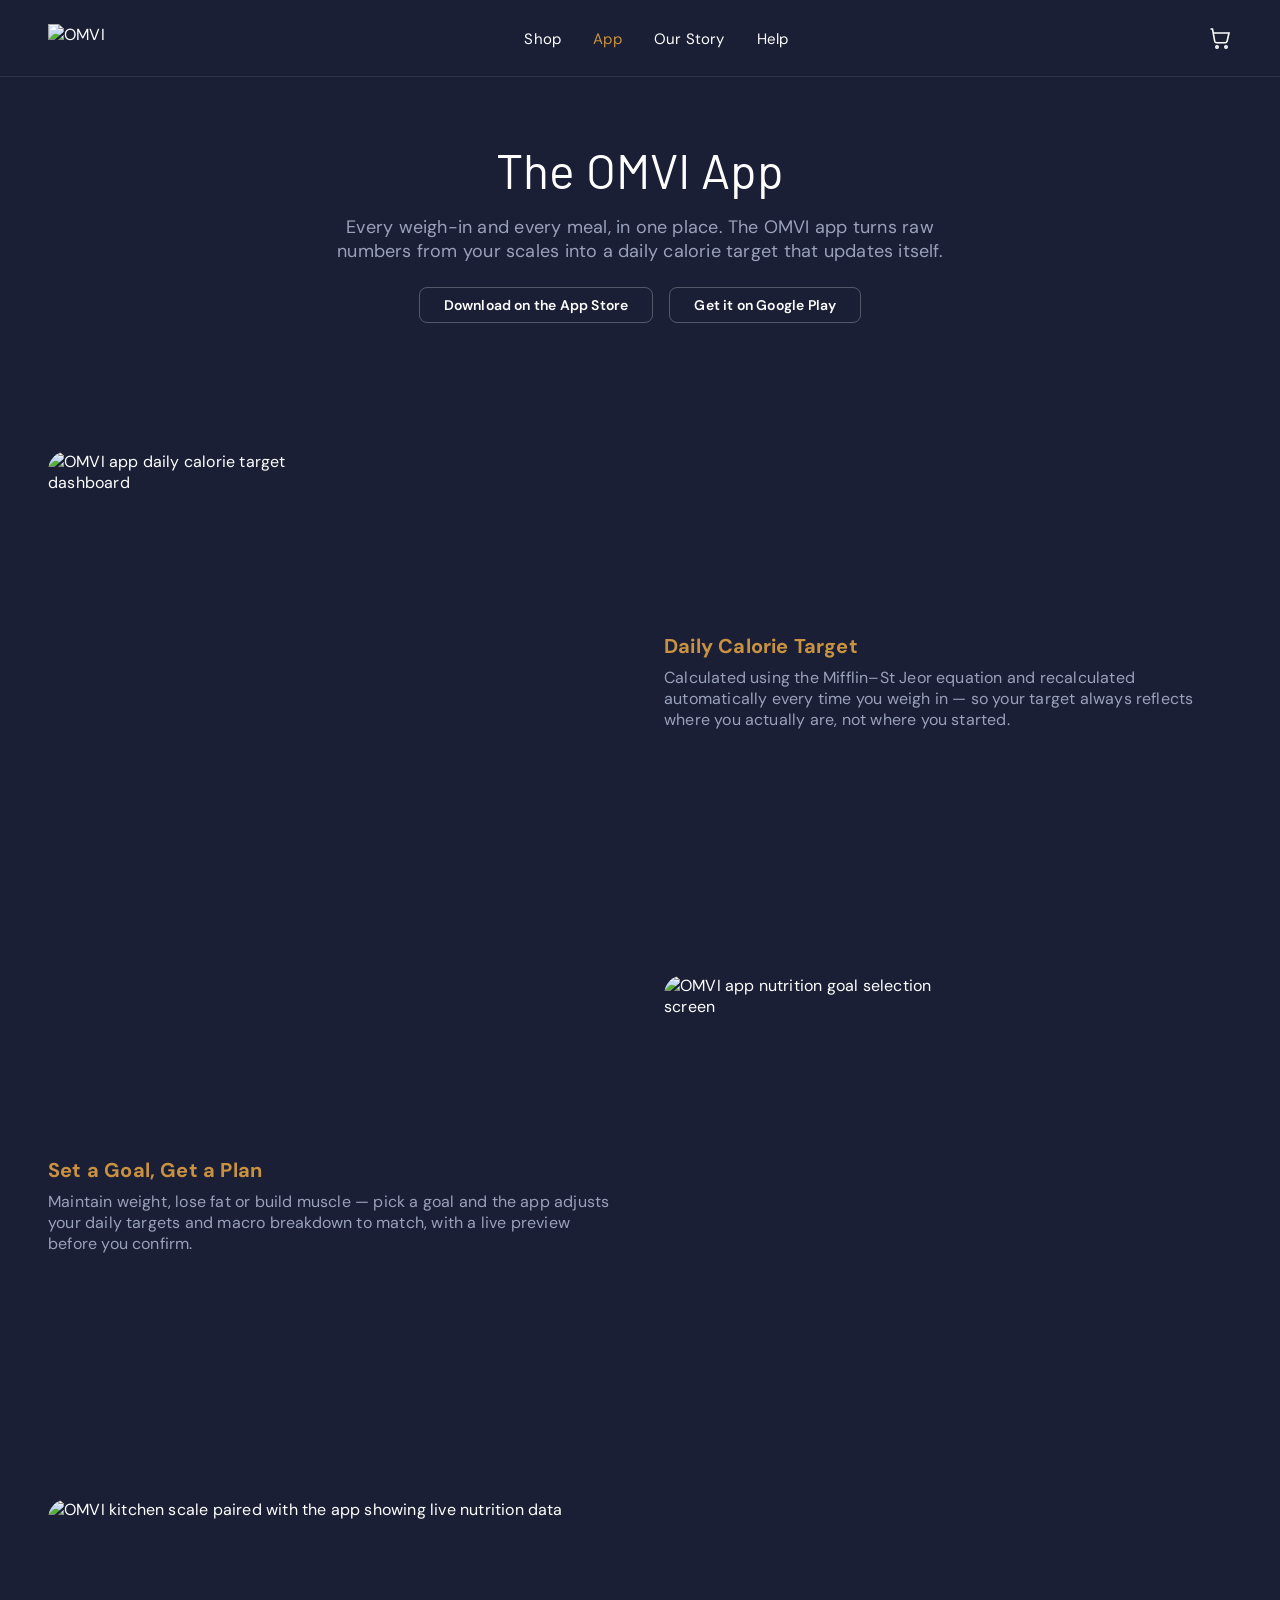
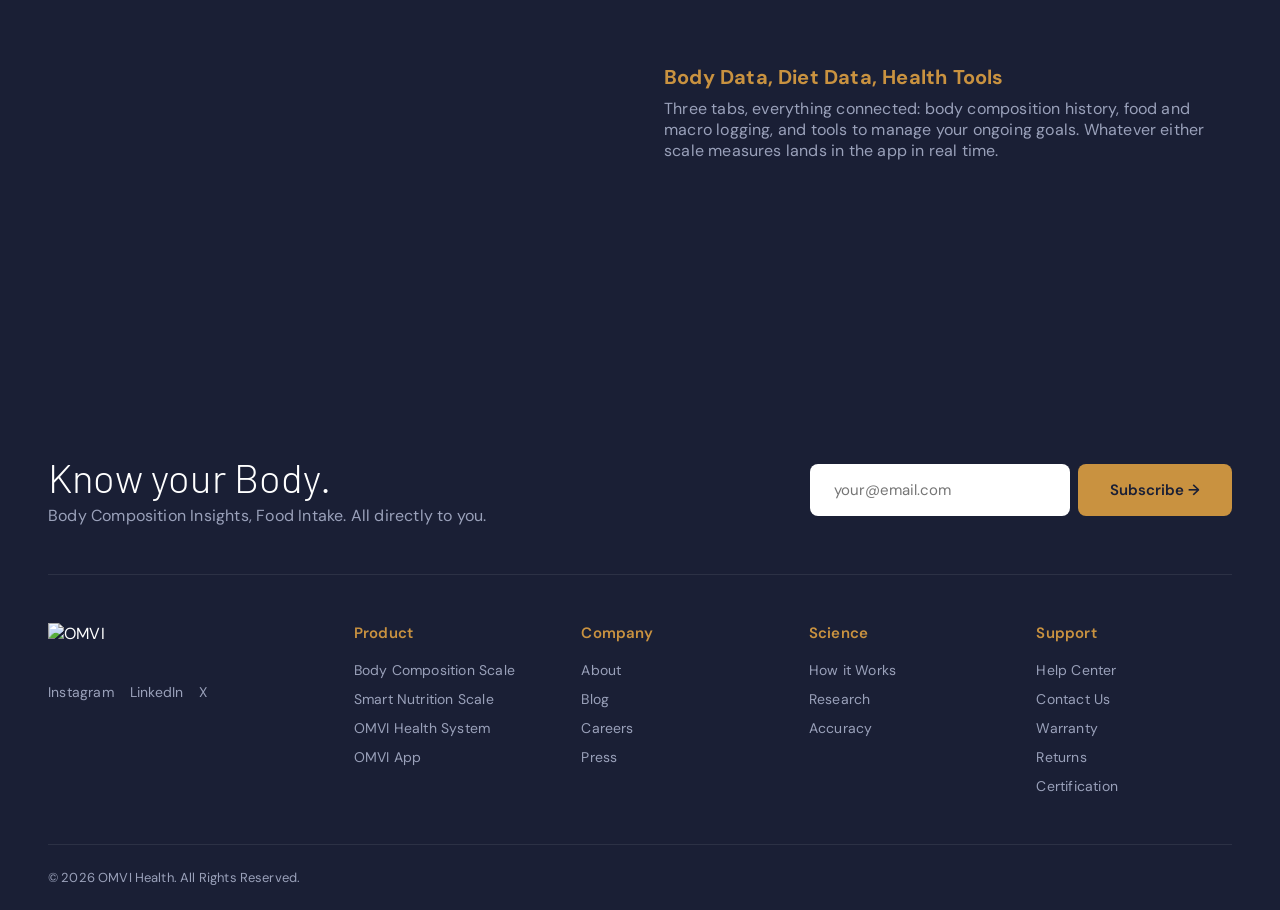
==== commit ec2c16f7: "Add files via upload" ====
--- a/app.html
+++ b/app.html
@@ -7,8 +7,7 @@
 <link rel="stylesheet" href="styles.css">
 <link rel="preconnect" href="https://fonts.googleapis.com">
 <link rel="preconnect" href="https://fonts.gstatic.com" crossorigin>
-<link href="https://fonts.googleapis.com/css2?family=Barlow:wght@300;400;500;600&family=DM+Sans:wght@400;500;700&display=swap" rel="stylesheet">
-<script src="nav.js" defer></script>
+<link href="https://fonts.googleapis.com/css2?family=Barlow:wght@300;400&family=DM+Sans:wght@400;500;600;700&display=swap" rel="stylesheet">
 </head>
 <body>
 <header class="site-header">
@@ -48,7 +47,7 @@
 
 <article class="feature-row">
 <div class="feature-media app-media">
-<img src="images/omvi-app-daily-calorie-target-dashboard.png" alt="OMVI app daily calorie target dashboard">
+<img src="images/omvi-app-daily-calorie-target-dashboard.jpg" alt="OMVI app daily calorie target dashboard">
 </div>
 <div class="feature-copy">
 <h3>Daily Calorie Target</h3>
@@ -58,7 +57,7 @@
 
 <article class="feature-row reverse">
 <div class="feature-media app-media">
-<img src="images/omvi-app-nutrition-goals-gain-muscle.png" alt="OMVI app nutrition goal selection screen">
+<img src="images/omvi-app-nutrition-goals-gain-muscle.jpg" alt="OMVI app nutrition goal selection screen">
 </div>
 <div class="feature-copy">
 <h3>Set a Goal, Get a Plan</h3>
@@ -80,7 +79,7 @@
 
 </main>
 
-<footer class="site-footer" id="help">
+<footer class="site-footer">
 <div class="footer-top">
 <div class="footer-tagline">
 <h2>Know your Body.</h2>
@@ -149,5 +148,18 @@
 </div>
 </footer>
 
+<script>
+(function () {
+    var toggle = document.getElementById('nav-toggle');
+    var nav = document.querySelector('.primary-navigation');
+    if (!toggle || !nav) { return; }
+
+    toggle.addEventListener('click', function () {
+        var isOpen = nav.classList.toggle('nav-open');
+        toggle.setAttribute('aria-expanded', isOpen ? 'true' : 'false');
+    });
+})();
+</script>
+
 </body>
 </html>
--- a/styles.css
+++ b/styles.css
@@ -4,16 +4,21 @@
 
 :root {
     --color-primary: #1A1F35;
-    --color-primary-light: #232a47;
+    --color-primary-light: #232A45;
     --color-secondary: #C99240;
     --color-bg: #1A1F35;
     --color-surface: #FFFFFF;
     --color-text: #FFFFFF;
-    --color-text-muted: #B9BECE;
+    --color-text-muted: #9AA1BA;
     --color-nav-bg: #1A1F35;
     --color-cta: #C99240;
     --color-accent: #FFFFFF;
     --color-ink: #1A1F35;
+    /* Brand green (#2F7D5F) is documented at icon scale only (3:1 non-text
+       minimum). At the small text sizes it's used at here (.verified,
+       .price-save) it measures 3.27:1 against navy — fails WCAG AA 4.5:1
+       for normal text. Lightened to the same hue/saturation at 5.46:1. */
+    --color-success: #3FA77F;
 
     --font-heading: "Barlow", sans-serif;
     --font-body: "DM Sans", sans-serif;
@@ -46,7 +51,8 @@
     color: var(--color-text);
     font-family: var(--font-body);
     font-size: 16px;
-    line-height: 1.8;
+    line-height: normal;
+    letter-spacing: 0.012em;
 }
 
 img {
@@ -63,30 +69,35 @@
     list-style: none;
 }
 
-h1, h2, h3 {
+/* H1 - Heading: Barlow Regular 86/Auto per brand style sheet */
+h1 {
+    font-family: var(--font-heading);
+    font-weight: 400;
+    font-size: 86px;
+    line-height: normal;
+}
+
+/* H2 - Display: Barlow Light 40/Auto per brand style sheet */
+h2 {
     font-family: var(--font-heading);
     font-weight: 300;
-}
-
-h1 {
-    font-size: 56px;
-    line-height: 1.05;
-}
-
-h2 {
     font-size: 40px;
-    line-height: 1.2;
-}
-
+    line-height: normal;
+}
+
+/* H3 - Heading: DM Sans Bold 20/Auto per brand style sheet */
 h3 {
-    font-size: 24px;
-    font-weight: 400;
+    font-family: var(--font-body);
+    font-weight: 700;
+    font-size: 20px;
+    line-height: normal;
     margin-bottom: var(--space-sm);
 }
 
 p {
     font-size: 16px;
-    line-height: 1.8;
+    line-height: normal;
+    letter-spacing: 0.012em;
     color: var(--color-text-muted);
 }
 
@@ -174,25 +185,26 @@
 
 /* ===== Hero (pinned scroll) ===== */
 
+/* Shell is 2.15x the viewport (matching the reference pacing), so the
+   sticky scene stays pinned for ~1.15 screens of scrolling. */
 .hero-shell {
     position: relative;
-    height: 260vh;
+    height: 215vh;
+    height: 215svh;
+    /* overrides the generic `section` padding so the scene is full-bleed */
+    padding: 0;
     background-color: var(--color-primary);
 }
 
+/* Full-bleed: top:0, exactly one viewport tall, no max-width or padding.
+   The sticky header floats over it, same as the reference. */
 .hero-scene {
     position: sticky;
-    top: 80px;
-    height: calc(100vh - 80px);
-    max-height: 760px;
-    min-height: 480px;
+    top: 0;
+    height: 100vh;
+    height: 100svh;
+    width: 100%;
     color: var(--color-text);
-    display: flex;
-    justify-content: center;
-    align-items: center;
-    max-width: var(--max-width);
-    margin: 0 auto;
-    padding: 0 var(--space-2xl);
     overflow: hidden;
 }
 
@@ -238,29 +250,23 @@
 
 /* ===== Hero canvas (products assembling from chaos) ===== */
 
-.hero-visual {
-    display: flex;
-    flex-direction: column;
-    align-items: center;
-    justify-content: center;
-    gap: var(--space-md);
+/* Canvas fills the entire scene edge to edge. Every child is positioned
+   with left/top percentages driven by JS, centred via translate(-50%,-50%). */
+.hero-canvas {
+    position: absolute;
+    inset: 0;
+    width: 100%;
     height: 100%;
-    width: 100%;
-    max-width: 760px;
-    margin: 0 auto;
-    padding-bottom: var(--space-md);
-}
-
-.hero-canvas {
-    position: relative;
-    flex: 1;
-    width: 100%;
-    min-height: 340px;
-    max-height: 560px;
 }
 
 .hero-cta {
+    position: absolute;
+    left: 50%;
+    top: 92%;
+    transform: translate(-50%, -50%);
+    white-space: nowrap;
     opacity: 0;
+    z-index: 22;
     will-change: transform, opacity;
 }
 
@@ -269,7 +275,7 @@
     inset: 0;
     width: 100%;
     height: 100%;
-    z-index: 4;
+    z-index: 7;
     pointer-events: none;
     overflow: visible;
     filter: drop-shadow(0 2px 4px rgba(0,0,0,0.5));
@@ -290,14 +296,14 @@
     left: 0;
     display: flex;
     flex-direction: column;
-    align-items: flex-start;
-    gap: 3px;
+    gap: 2px;
+    text-align: center;
     background-color: rgba(26, 31, 53, 0.95);
-    border: 1px solid rgba(255,255,255,0.14);
-    border-radius: var(--radius-md);
-    padding: var(--space-sm) var(--space-md);
-    box-shadow: 0 12px 28px rgba(0,0,0,0.4);
-    z-index: 6;
+    border: 1px solid rgba(201, 146, 64, 0.35);
+    border-radius: 12px;
+    padding: 8px 16px;
+    box-shadow: 0 12px 28px rgba(0,0,0,0.45);
+    z-index: 25;
     opacity: 0;
     white-space: nowrap;
     will-change: transform, opacity;
@@ -305,15 +311,28 @@
 
 .product-tag .tag-title {
     font-family: var(--font-heading);
-    font-size: 14px;
+    font-size: clamp(11px, 1.25vw, 15px);
+    letter-spacing: 0.03em;
     color: var(--color-accent);
 }
 
+.product-tag .tag-sub {
+    font-size: clamp(9px, 0.8vw, 11px);
+    color: var(--color-secondary);
+}
+
 .hero-insight {
-    background-color: rgba(15, 18, 32, 0.75);
+    position: absolute;
+    left: 50%;
+    top: 78%;
+    transform: translate(-50%, -50%);
+    width: min(92%, 560px);
+    background-color: rgba(26, 31, 53, 0.82);
     border: 1px solid rgba(201, 146, 64, 0.28);
     border-radius: var(--radius-lg);
-    padding: var(--space-md) var(--space-xl);
+    padding: var(--space-md) var(--space-lg);
+    backdrop-filter: blur(6px);
+    z-index: 20;
     opacity: 0;
     will-change: transform, opacity;
 }
@@ -366,47 +385,199 @@
     margin: 0;
 }
 
-.chaos-chip {
+/* ===== Hero headline (swaps from the problem to the promise) ===== */
+
+.hero-headline {
+    position: absolute;
+    left: 50%;
+    top: 22%;
+    transform: translate(-50%, -50%);
+    width: min(94%, 900px);
+    height: 0;
+    z-index: 15;
+    pointer-events: none;
+}
+
+.hl {
+    position: absolute;
+    left: 0;
+    right: 0;
+    top: 0;
+    margin: 0;
+    text-align: center;
+    font-family: var(--font-heading);
+    font-weight: 300;
+    font-size: clamp(27px, 4.9vw, 60px);
+    line-height: 1.06;
+    color: var(--color-accent);
+    text-shadow: 0 4px 26px rgba(10, 13, 24, 0.8);
+    will-change: transform, opacity;
+}
+
+.hl em {
+    display: block;
+    font-style: italic;
+    color: var(--color-secondary);
+}
+
+#hl-resolved {
+    opacity: 0;
+}
+
+/* ===== Floating "noise" cards shown before the scroll resolves ===== */
+
+.chaos-card {
     position: absolute;
     top: 0;
     left: 0;
-    background-color: rgba(26, 31, 53, 0.92);
-    border: 1px solid rgba(255,255,255,0.12);
-    border-radius: var(--radius-md);
-    padding: var(--space-sm) var(--space-md);
     display: flex;
     flex-direction: column;
+    gap: 3px;
+    width: max-content;
+    max-width: clamp(148px, 19vw, 248px);
+    padding: clamp(9px, 1vw, 15px) clamp(11px, 1.2vw, 17px);
+    border-radius: 14px;
+    background-color: rgba(30, 35, 58, 0.92);
+    border: 1px solid rgba(255, 255, 255, 0.10);
+    box-shadow: 0 14px 34px rgba(0, 0, 0, 0.45);
+    z-index: 9;
+    will-change: transform, opacity, left, top;
+}
+
+.cc-eyebrow {
+    font-size: clamp(8px, 0.7vw, 10px);
+    letter-spacing: 0.12em;
+    text-transform: uppercase;
+    color: var(--color-text-muted);
+}
+
+.cc-value {
+    font-family: var(--font-heading);
+    font-size: clamp(19px, 2.1vw, 30px);
+    line-height: 1.05;
+    color: var(--color-accent);
+}
+
+.cc-value small {
+    font-family: var(--font-body);
+    font-size: 0.42em;
+    color: var(--color-text-muted);
+    margin-left: 3px;
+}
+
+.cc-label {
+    font-size: clamp(10px, 0.88vw, 12px);
+    color: var(--color-text);
+}
+
+.cc-note {
+    font-size: clamp(9px, 0.78vw, 11px);
+    font-style: italic;
+    color: var(--color-text-muted);
+}
+
+.cc-badge {
+    align-self: flex-start;
+    margin-top: 4px;
+    font-size: 9px;
+    font-weight: 700;
+    letter-spacing: 0.08em;
+    padding: 3px 8px;
+    border-radius: 999px;
+    color: var(--color-secondary);
+    background-color: rgba(201, 146, 64, 0.16);
+    border: 1px solid rgba(201, 146, 64, 0.4);
+}
+
+.cc-estimate .cc-value { color: #e0a256; }
+.cc-steps .cc-value { color: #6fa8ff; }
+
+.cc-ai {
+    background-color: rgba(30, 44, 78, 0.94);
+    border-color: rgba(111, 168, 255, 0.34);
+}
+
+.cc-ai .cc-eyebrow { color: #6fa8ff; }
+.cc-ai .cc-note { color: #d98a8a; }
+
+.cc-sheet {
+    background-color: rgba(20, 44, 33, 0.95);
+    border-color: rgba(110, 200, 150, 0.28);
+    font-family: "Courier New", monospace;
     gap: 2px;
-    z-index: 5;
-    box-shadow: 0 10px 25px rgba(0,0,0,0.35);
-    will-change: transform, opacity, left, top;
-    white-space: nowrap;
-}
-
-.chaos-chip .chip-value {
+}
+
+.cc-sheet-name {
+    font-size: clamp(9px, 0.78vw, 11px);
+    font-weight: 700;
+    color: #8fe3b4;
+    margin-bottom: 3px;
+}
+
+.cc-row {
+    font-size: clamp(9px, 0.76vw, 11px);
+    color: #cfe9da;
+}
+
+.cc-row b { font-weight: 400; }
+.cc-row i { color: #f0b26b; font-style: normal; }
+
+.cc-total {
+    font-size: clamp(9px, 0.76vw, 11px);
+    color: #f0b26b;
+    margin-top: 3px;
+}
+
+.cc-question {
+    max-width: clamp(185px, 25vw, 320px);
+}
+
+.cc-ask {
     font-family: var(--font-heading);
-    font-size: 20px;
+    font-size: clamp(13px, 1.3vw, 20px);
+    line-height: 1.25;
     color: var(--color-accent);
-}
-
-.chaos-chip .chip-value small {
-    font-family: var(--font-body);
-    font-size: 11px;
-    color: var(--color-text-muted);
-    margin-left: 2px;
-}
-
-.chaos-chip .chip-label {
-    font-size: 10px;
-    color: var(--color-secondary);
-}
-
+    margin-top: 2px;
+}
+
+.cc-question-alt {
+    background-color: rgba(28, 42, 74, 0.94);
+    border-color: rgba(111, 168, 255, 0.3);
+}
+
+.cc-question-alt .cc-eyebrow { color: #6fa8ff; }
+
+.cc-ask-sm {
+    font-family: var(--font-heading);
+    font-size: clamp(12px, 1.1vw, 17px);
+    color: var(--color-accent);
+}
+
+.cc-metric { gap: 0; }
+
+.cc-mark {
+    font-family: var(--font-heading);
+    font-size: clamp(24px, 2.9vw, 44px);
+    line-height: 1;
+    color: var(--color-text-muted);
+}
+
+.cc-metric-gold .cc-mark { color: var(--color-secondary); }
+
+/* Products are sized off the viewport so they stay large on every screen.
+   Portrait gets a much larger share of width, matching the reference where
+   the product art scales up to fill a narrow screen. */
 .const-card {
     position: absolute;
+    top: 0;
+    left: 0;
     margin: 0;
+    width: clamp(190px, 25vw, 350px);
+    aspect-ratio: 4 / 4.4;
     border-radius: var(--radius-lg);
-    box-shadow: 0 20px 40px rgba(0,0,0,0.35);
+    box-shadow: 0 24px 48px rgba(0,0,0,0.45);
     overflow: hidden;
+    z-index: 6;
     will-change: transform, opacity;
 }
 
@@ -418,27 +589,14 @@
     display: block;
 }
 
-.const-scale-body {
-    top: 2%;
-    left: 0;
-    width: 32%;
-    aspect-ratio: 4 / 4.4;
-    z-index: 1;
-}
-
-.const-scale-kitchen {
-    bottom: 2%;
-    right: 0;
-    width: 28%;
-    aspect-ratio: 4 / 4.4;
-    z-index: 1;
-}
-
 .const-phone {
     position: absolute;
+    top: 0;
+    left: 0;
     margin: 0;
-    width: 20%;
-    filter: drop-shadow(0 20px 30px rgba(0,0,0,0.45));
+    width: clamp(112px, 14vw, 200px);
+    filter: drop-shadow(0 20px 34px rgba(0,0,0,0.5));
+    z-index: 8;
     will-change: transform, opacity;
 }
 
@@ -449,38 +607,93 @@
     display: block;
 }
 
-.const-phone-back {
-    top: 30%;
-    left: 36%;
-    z-index: 2;
-}
-
-.const-phone-front {
-    top: 38%;
-    left: 44%;
-    z-index: 3;
-}
-
-@media (max-width: 900px) {
-    .hero-shell {
-        height: auto;
-    }
-
-    .hero-scene {
-        position: static;
-        height: auto;
-        max-height: none;
-        padding: var(--space-2xl) var(--space-lg);
-    }
-
-    .hero-visual {
-        height: auto;
-        margin-top: var(--space-2xl);
-    }
-
-    .hero-canvas {
-        height: 420px;
-        max-height: none;
+/* Portrait: the two scales sit side by side, so each card has to stay
+   under half the width or they collide. 38vw leaves a clear gap between. */
+@media (orientation: portrait) {
+    .const-card {
+        width: clamp(140px, 38vw, 380px);
+    }
+
+    .const-phone {
+        width: clamp(100px, 26vw, 220px);
+    }
+
+    .hero-headline {
+        top: 14%;
+        width: 94%;
+    }
+
+    .hl {
+        font-size: clamp(22px, 6.3vw, 42px);
+    }
+
+    /* Cards have to shrink hard in portrait or they tile over each other. */
+    .chaos-card {
+        max-width: clamp(116px, 39vw, 210px);
+        padding: 8px 10px;
+        gap: 2px;
+        border-radius: 11px;
+    }
+
+    .cc-question {
+        max-width: clamp(148px, 51vw, 270px);
+    }
+
+    .cc-value { font-size: clamp(16px, 4.4vw, 24px); }
+    .cc-ask { font-size: clamp(11px, 3.1vw, 16px); }
+    .cc-mark { font-size: clamp(20px, 5.6vw, 32px); }
+
+    /* Narrower tags, or the two-line label reaches across into the phone. */
+    .product-tag {
+        padding: 6px 10px;
+        border-radius: 10px;
+    }
+
+    .product-tag .tag-title { font-size: 10px; }
+    .product-tag .tag-sub { font-size: 8.5px; }
+
+    .hero-insight {
+        top: 82%;
+        padding: var(--space-md);
+    }
+
+    .hero-cta {
+        top: 93.5%;
+    }
+
+    .insight-sentence {
+        font-size: 11px;
+    }
+}
+
+/* The smallest phones cannot hold nine cards without them colliding, so a
+   subset is shown. The remaining cards keep their original scatter slots,
+   which spreads them further apart rather than leaving gaps. */
+@media (max-width: 400px), (max-height: 700px) {
+    .cc-sheet,
+    .cc-ai,
+    .cc-question-alt {
+        display: none;
+    }
+
+    .product-tag {
+        padding: 5px 8px;
+    }
+
+    .product-tag .tag-title { font-size: 9px; }
+    .product-tag .tag-sub { font-size: 8px; }
+}
+
+/* Short viewports (small phones, landscape phones) cannot fit the stats
+   card and the CTA at full size — drop the sentence to reclaim the room. */
+@media (max-height: 700px) {
+    .insight-sentence {
+        display: none;
+    }
+
+    .hero-insight {
+        top: 76%;
+        padding: var(--space-sm) var(--space-md);
     }
 }
 
@@ -572,7 +785,7 @@
 .price-save {
     font-size: 12px;
     font-weight: 600;
-    color: #7fd48a;
+    color: var(--color-success);
 }
 
 .sku-cta {
@@ -812,6 +1025,12 @@
     gap: var(--space-lg);
 }
 
+.review-single {
+    grid-template-columns: 1fr;
+    max-width: 480px;
+    margin: 0 auto;
+}
+
 .review-card {
     background-color: var(--color-primary-light);
     border-radius: var(--radius-md);
@@ -841,7 +1060,7 @@
 }
 
 .verified {
-    color: #7fd48a;
+    color: var(--color-success);
 }
 
 /* ===== Footer ===== */
@@ -1064,10 +1283,34 @@
     margin-bottom: var(--space-md);
 }
 
+/* When the eyebrow is also a solid gold pill (.sku-badge-gold), the badge's
+   dark text must win over the plain eyebrow's gold text, or it reads as
+   gold-on-gold. */
+.pdp-eyebrow.sku-badge-gold {
+    color: var(--color-primary);
+}
+
 .pdp-info h1 {
     color: var(--color-accent);
     font-size: 38px;
     margin-bottom: var(--space-md);
+}
+
+.pdp-badges {
+    display: flex;
+    flex-wrap: wrap;
+    gap: var(--space-sm);
+    margin-bottom: var(--space-md);
+}
+
+.pdp-badge {
+    background-color: rgba(201, 146, 64, 0.12);
+    border: 1px solid rgba(201, 146, 64, 0.3);
+    color: var(--color-secondary);
+    font-size: 12px;
+    font-weight: 600;
+    padding: 6px 14px;
+    border-radius: 999px;
 }
 
 .pdp-sub {
@@ -1959,8 +2202,8 @@
     width: 30px;
     height: 30px;
     border-radius: 50%;
-    background-color: rgba(127, 212, 138, 0.15);
-    color: #7fd48a;
+    background-color: rgba(47, 125, 95, 0.15);
+    color: var(--color-success);
     display: flex;
     align-items: center;
     justify-content: center;
@@ -2047,16 +2290,6 @@
     .compare-columns,
     .data-story-compare {
         grid-template-columns: 1fr;
-    }
-
-    .hero-shell {
-        height: auto;
-    }
-
-    .hero-scene {
-        position: static;
-        height: auto;
-        max-height: none;
     }
 
     .pdp-hero,
@@ -2122,20 +2355,6 @@
         max-height: 320px;
     }
 
-    .hero-shell {
-        height: auto;
-    }
-
-    .hero-scene {
-        position: static;
-        height: auto;
-        max-height: none;
-    }
-
-    .hero-visual {
-        height: auto;
-    }
-
     .pdp-hero,
     .feature-row,
     .feature-row.reverse .feature-media,
@@ -2171,7 +2390,7 @@
         justify-content: center;
     }
 
-    section,
+    section:not(.hero-shell),
     .site-header,
     .site-footer {
         padding: 5px;
@@ -2199,7 +2418,7 @@
     }
 
     h1 {
-        font-size: 50.4px;
+        font-size: 77.4px;
     }
 
     h2 {
@@ -2207,7 +2426,7 @@
     }
 
     h3 {
-        font-size: 21.6px;
+        font-size: 18px;
     }
 
     p {
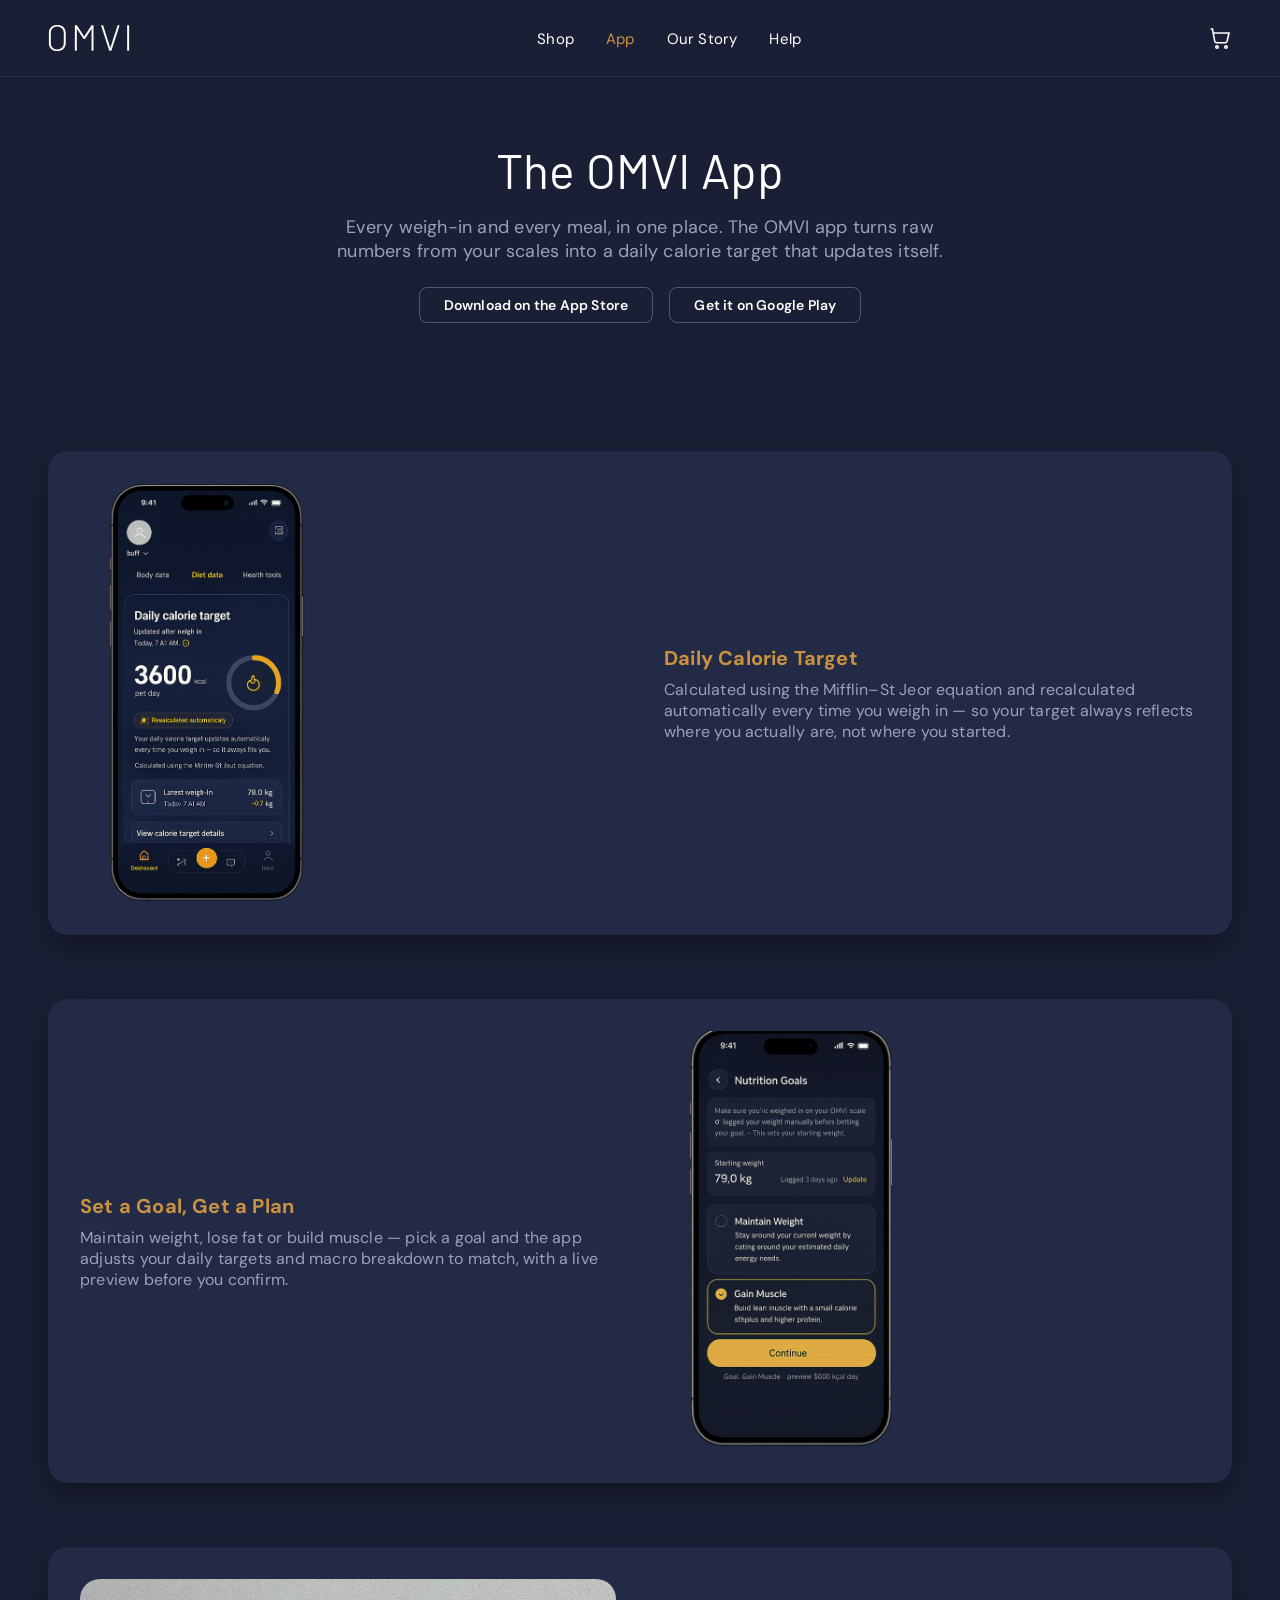
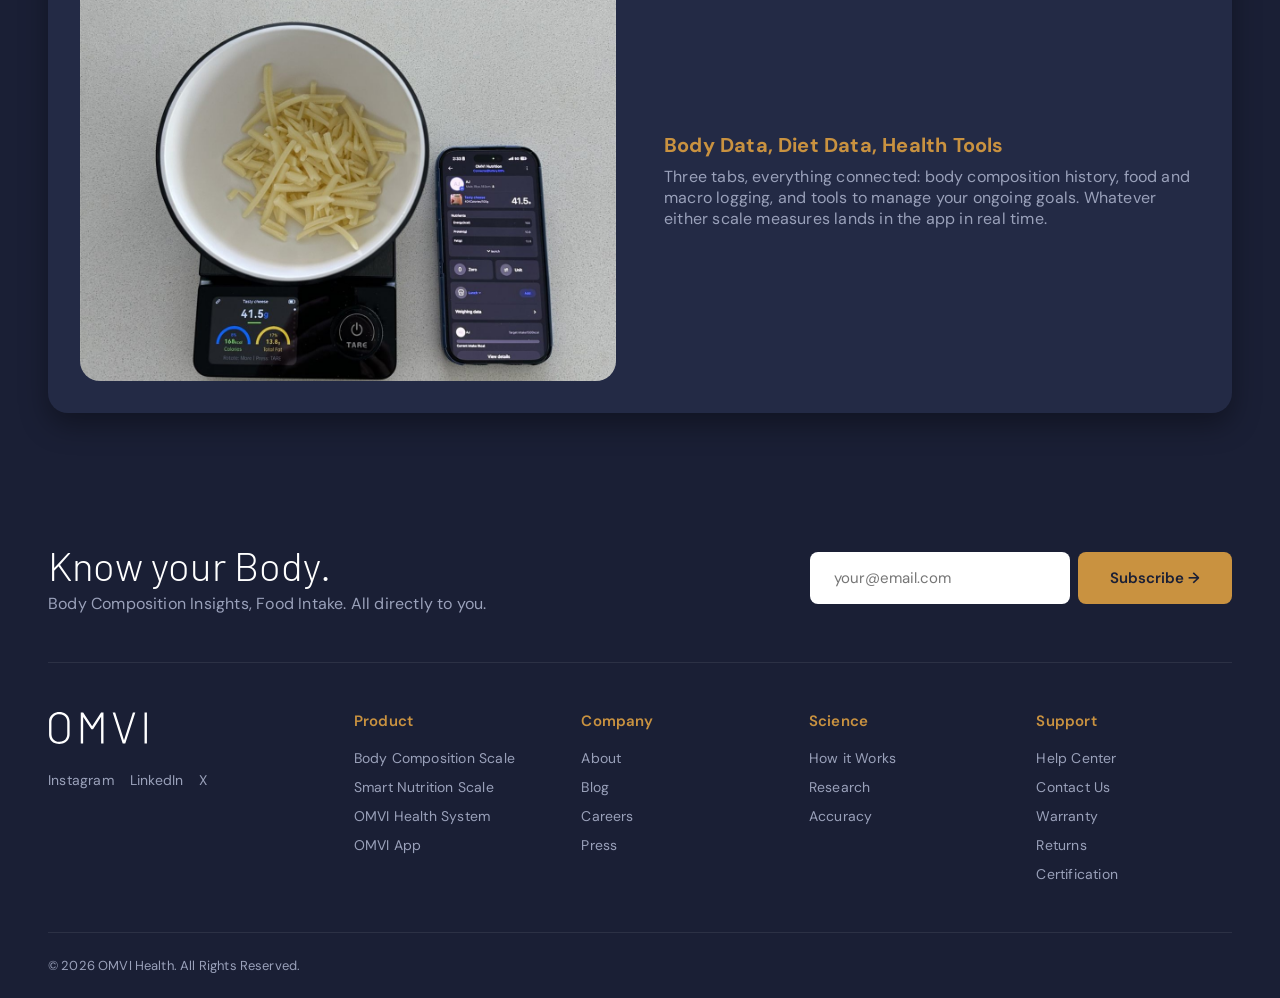
==== commit ef3aebb9: "Add files via upload" ====
--- a/app.html
+++ b/app.html
@@ -45,9 +45,9 @@
 
 <section class="features-section">
 
-<article class="feature-row">
+<article class="feature-row feature-card">
 <div class="feature-media app-media">
-<img src="images/omvi-app-daily-calorie-target-dashboard.jpg" alt="OMVI app daily calorie target dashboard">
+<img src="images/omvi-app-calorie-target.png" alt="OMVI app daily calorie target dashboard">
 </div>
 <div class="feature-copy">
 <h3>Daily Calorie Target</h3>
@@ -55,9 +55,9 @@
 </div>
 </article>
 
-<article class="feature-row reverse">
+<article class="feature-row reverse feature-card">
 <div class="feature-media app-media">
-<img src="images/omvi-app-nutrition-goals-gain-muscle.jpg" alt="OMVI app nutrition goal selection screen">
+<img src="images/omvi-app-nutrition-goals.png" alt="OMVI app nutrition goal selection screen">
 </div>
 <div class="feature-copy">
 <h3>Set a Goal, Get a Plan</h3>
@@ -65,7 +65,7 @@
 </div>
 </article>
 
-<article class="feature-row">
+<article class="feature-row feature-card">
 <div class="feature-media">
 <img src="images/omvi-kitchen-scale-in-use-cheese-app-01.jpg" alt="OMVI kitchen scale paired with the app showing live nutrition data">
 </div>
@@ -103,36 +103,43 @@
 </div>
 
 <nav class="footer-nav">
-<h3>Product</h3>
+<details>
+<summary>Product</summary>
 <ul>
 <li><a href="bodyscale.html">Body Composition Scale</a></li>
 <li><a href="nutritionscale.html">Smart Nutrition Scale</a></li>
 <li><a href="system.html">OMVI Health System</a></li>
 <li><a href="app.html">OMVI App</a></li>
 </ul>
+</details>
 </nav>
 
 <nav class="footer-nav">
-<h3>Company</h3>
+<details>
+<summary>Company</summary>
 <ul>
 <li><a href="ourstory.html">About</a></li>
 <li><a href="#">Blog</a></li>
 <li><a href="#">Careers</a></li>
 <li><a href="#">Press</a></li>
 </ul>
+</details>
 </nav>
 
 <nav class="footer-nav">
-<h3>Science</h3>
+<details>
+<summary>Science</summary>
 <ul>
 <li><a href="app.html">How it Works</a></li>
 <li><a href="#">Research</a></li>
 <li><a href="#">Accuracy</a></li>
 </ul>
+</details>
 </nav>
 
 <nav class="footer-nav">
-<h3>Support</h3>
+<details>
+<summary>Support</summary>
 <ul>
 <li><a href="help.html">Help Center</a></li>
 <li><a href="help.html#contact">Contact Us</a></li>
@@ -140,6 +147,7 @@
 <li><a href="help.html#returns">Returns</a></li>
 <li><a href="help.html#certification">Certification</a></li>
 </ul>
+</details>
 </nav>
 </div>
 
@@ -151,7 +159,7 @@
 <script>
 (function () {
     var toggle = document.getElementById('nav-toggle');
-    var nav = document.querySelector('.primary-navigation');
+    var nav = document.querySelector('.site-header');
     if (!toggle || !nav) { return; }
 
     toggle.addEventListener('click', function () {
@@ -161,5 +169,21 @@
 })();
 </script>
 
+<script>
+(function () {
+    var footerDetails = document.querySelectorAll('.footer-nav details');
+    var desktopQuery = window.matchMedia('(min-width: 481px)');
+
+    function syncFooterAccordion() {
+        footerDetails.forEach(function (d) {
+            d.open = desktopQuery.matches;
+        });
+    }
+
+    syncFooterAccordion();
+    desktopQuery.addEventListener('change', syncFooterAccordion);
+})();
+</script>
+
 </body>
 </html>
--- a/styles.css
+++ b/styles.css
@@ -278,14 +278,13 @@
     z-index: 7;
     pointer-events: none;
     overflow: visible;
-    filter: drop-shadow(0 2px 4px rgba(0,0,0,0.5));
 }
 
 .hero-lines line {
-    stroke: rgba(201, 146, 64, 0.9);
-    stroke-width: 2.5;
+    stroke: rgba(154, 161, 186, 0.55);
+    stroke-width: 1.5;
     stroke-linecap: round;
-    stroke-dasharray: 6 7;
+    stroke-dasharray: 3 5;
     opacity: 0;
     will-change: opacity;
 }
@@ -420,10 +419,6 @@
     color: var(--color-secondary);
 }
 
-#hl-resolved {
-    opacity: 0;
-}
-
 /* ===== Floating "noise" cards shown before the scroll resolves ===== */
 
 .chaos-card {
@@ -567,25 +562,23 @@
 /* Products are sized off the viewport so they stay large on every screen.
    Portrait gets a much larger share of width, matching the reference where
    the product art scales up to fill a narrow screen. */
+/* Product-rendering PNGs are transparent, isolated cutouts (not cropped
+   photos), so they float with a natural drop-shadow like the phones do,
+   rather than being masked into a solid rounded "card" with a boxed shadow. */
 .const-card {
     position: absolute;
     top: 0;
     left: 0;
     margin: 0;
-    width: clamp(190px, 25vw, 350px);
-    aspect-ratio: 4 / 4.4;
-    border-radius: var(--radius-lg);
-    box-shadow: 0 24px 48px rgba(0,0,0,0.45);
-    overflow: hidden;
+    width: clamp(230px, 31vw, 440px);
+    filter: drop-shadow(0 20px 34px rgba(0,0,0,0.5));
     z-index: 6;
     will-change: transform, opacity;
 }
 
 .const-card img {
     width: 100%;
-    height: 100%;
-    object-fit: cover;
-    object-position: bottom;
+    height: auto;
     display: block;
 }
 
@@ -594,7 +587,7 @@
     top: 0;
     left: 0;
     margin: 0;
-    width: clamp(112px, 14vw, 200px);
+    width: clamp(120px, 15vw, 210px);
     filter: drop-shadow(0 20px 34px rgba(0,0,0,0.5));
     z-index: 8;
     will-change: transform, opacity;
@@ -603,7 +596,6 @@
 .const-phone img {
     width: 100%;
     height: auto;
-    border-radius: 18px;
     display: block;
 }
 
@@ -611,11 +603,11 @@
    under half the width or they collide. 38vw leaves a clear gap between. */
 @media (orientation: portrait) {
     .const-card {
-        width: clamp(140px, 38vw, 380px);
+        width: clamp(165px, 46vw, 440px);
     }
 
     .const-phone {
-        width: clamp(100px, 26vw, 220px);
+        width: clamp(95px, 27vw, 220px);
     }
 
     .hero-headline {
@@ -684,6 +676,15 @@
     .product-tag .tag-sub { font-size: 8px; }
 }
 
+/* 360px-class phones specifically (390px and up have enough vertical room
+   to stay at the larger portrait size above) — otherwise the enlarged hero
+   phone's bottom edge reaches into the insight stats below it. */
+@media (max-width: 375px) {
+    .const-phone {
+        width: 68px;
+    }
+}
+
 /* Short viewports (small phones, landscape phones) cannot fit the stats
    card and the CTA at full size — drop the sentence to reclaim the room. */
 @media (max-height: 700px) {
@@ -709,6 +710,12 @@
     grid-template-columns: repeat(3, 1fr);
     gap: var(--space-xl);
     align-items: stretch;
+}
+
+.sku-grid-single {
+    grid-template-columns: 1fr;
+    max-width: 420px;
+    margin: 0 auto;
 }
 
 .sku-card {
@@ -753,6 +760,12 @@
     margin-bottom: var(--space-md);
 }
 
+.sku-card img.render,
+.pdp-media img.render,
+.pdp-thumb img.render {
+    object-fit: contain;
+}
+
 .sku-card h3 {
     font-size: 22px;
 }
@@ -847,6 +860,15 @@
     margin-bottom: 0;
 }
 
+/* Homepage-only: wraps the row in a raised card instead of letting the
+   photo and copy float directly on the page background. */
+.feature-card {
+    background-color: var(--color-primary-light);
+    border-radius: var(--radius-lg);
+    padding: var(--space-xl);
+    box-shadow: 0 12px 28px rgba(0, 0, 0, 0.35);
+}
+
 .feature-row.reverse .feature-media {
     order: 2;
 }
@@ -865,13 +887,14 @@
 .feature-media.app-media {
     display: grid;
     grid-template-columns: 1fr 1fr;
-    gap: var(--space-md);
+    align-items: center;
+    justify-items: center;
+    gap: var(--space-xl);
 }
 
 .feature-media.app-media img {
     aspect-ratio: 3 / 5;
     object-fit: contain;
-    background-color: var(--color-primary);
     border-radius: var(--radius-lg);
 }
 
@@ -1143,12 +1166,26 @@
     color: var(--color-text-muted);
 }
 
-.footer-nav h3 {
+.footer-nav summary {
     font-size: 15px;
     font-weight: 600;
     font-family: var(--font-body);
     color: var(--color-secondary);
     margin-bottom: var(--space-md);
+    list-style: none;
+    cursor: default;
+}
+
+.footer-nav summary::-webkit-details-marker {
+    display: none;
+}
+
+.footer-nav summary::marker {
+    display: none;
+}
+
+.footer-nav summary {
+    pointer-events: none;
 }
 
 .footer-nav ul {
@@ -2115,10 +2152,6 @@
     .timeline-steps,
     .risk-grid {
         grid-template-columns: 1fr;
-    }
-
-    .pdp-info h1 {
-        font-size: 28px;
     }
 }
 
@@ -2316,25 +2349,65 @@
         display: flex;
     }
 
+    /* Grid (not flex) so the logo sits in a true centre column, unaffected
+       by the toggle and cart icon being slightly different widths — with
+       flex + order + space-between the logo drifts a couple of px off
+       centre because the two outer items aren't the same size.
+       header-actions is unwrapped via display:contents so its two children
+       (nav-toggle, cart-icon) become direct grid items of .site-header. */
+    .site-header {
+        display: grid;
+        grid-template-columns: 1fr auto 1fr;
+    }
+
+    .header-actions {
+        display: contents;
+    }
+
+    /* grid-row: 1 is explicit on all three (not left to auto-placement) —
+       the logo's column (2) precedes the toggle's column (1) in DOM order,
+       which the auto-placement algorithm reads as wrapping to a new row. */
+    .nav-toggle {
+        grid-column: 1;
+        grid-row: 1;
+        justify-self: start;
+    }
+
+    .logo {
+        grid-column: 2;
+        grid-row: 1;
+        justify-self: center;
+    }
+
+    .cart-icon {
+        grid-column: 3;
+        grid-row: 1;
+        justify-self: end;
+    }
+
+    /* Unwrapped for the same reason as header-actions: its own box would
+       otherwise auto-place into a new implicit grid row, since its only
+       child (the dropdown ul) is position:absolute and contributes no size. */
+    .primary-navigation {
+        display: contents;
+    }
+
     /* Anchored to .site-header (already position:sticky) rather than
        .primary-navigation — the nav element collapses to zero width once
        its only child (the ul) is taken out of flow via position:absolute,
        which would otherwise make left:0/right:0 resolve against a 0px box. */
     .primary-navigation ul {
-        display: flex;
+        display: none;
         flex-direction: column;
         gap: 0;
         position: absolute;
         top: 100%;
         left: 0;
         right: 0;
-        max-height: 0;
-        overflow: hidden;
         background-color: var(--color-nav-bg);
         border-bottom: 1px solid rgba(255,255,255,0.08);
         border-radius: 0 0 var(--radius-md) var(--radius-md);
         box-shadow: 0 16px 28px rgba(0,0,0,0.4);
-        transition: max-height 0.25s ease;
         z-index: 105;
     }
 
@@ -2351,8 +2424,8 @@
         padding: var(--space-md) var(--space-lg);
     }
 
-    .primary-navigation.nav-open ul {
-        max-height: 320px;
+    .site-header.nav-open .primary-navigation ul {
+        display: flex;
     }
 
     .pdp-hero,
@@ -2390,10 +2463,44 @@
         justify-content: center;
     }
 
+    /* Footer link groups collapse to an accordion so the mobile footer
+       only shows the section headings by default, not every link. */
+    .footer-nav {
+        border-top: 1px solid rgba(255,255,255,0.08);
+    }
+
+    .footer-nav:last-child {
+        border-bottom: 1px solid rgba(255,255,255,0.08);
+    }
+
+    .footer-nav summary {
+        pointer-events: auto;
+        cursor: pointer;
+        display: flex;
+        align-items: center;
+        justify-content: space-between;
+        margin-bottom: 0;
+        padding: var(--space-md) 0;
+    }
+
+    .footer-nav summary::after {
+        content: '+';
+        font-size: 20px;
+        color: var(--color-text-muted);
+    }
+
+    .footer-nav details[open] summary::after {
+        content: '\2212';
+    }
+
+    .footer-nav ul {
+        padding-bottom: var(--space-md);
+    }
+
     section:not(.hero-shell),
     .site-header,
     .site-footer {
-        padding: 5px;
+        padding: 25px;
     }
 
     .sku-card,
@@ -2409,8 +2516,9 @@
     .methodology-note,
     .timeline-step,
     .purchase-panel,
-    .contact-card {
-        padding: 5px;
+    .contact-card,
+    .feature-card {
+        padding: 25px;
     }
 
     body {
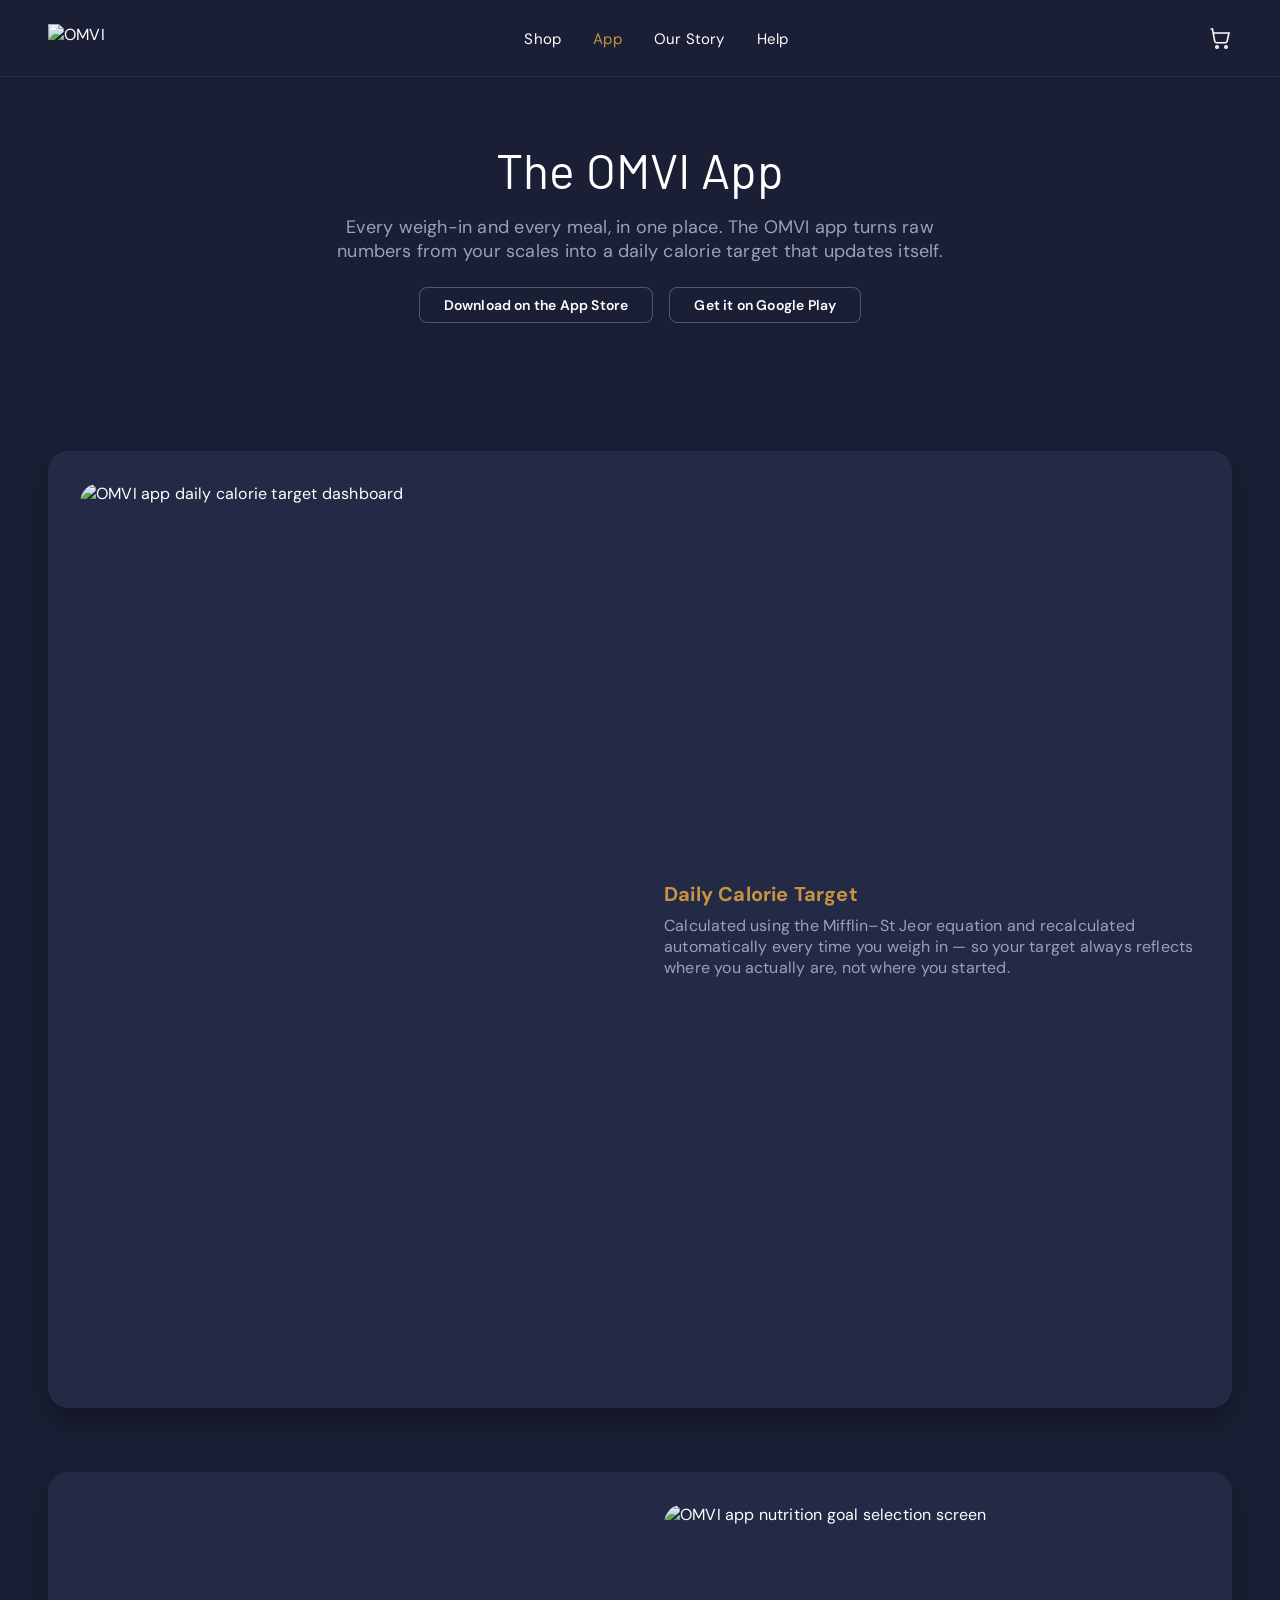
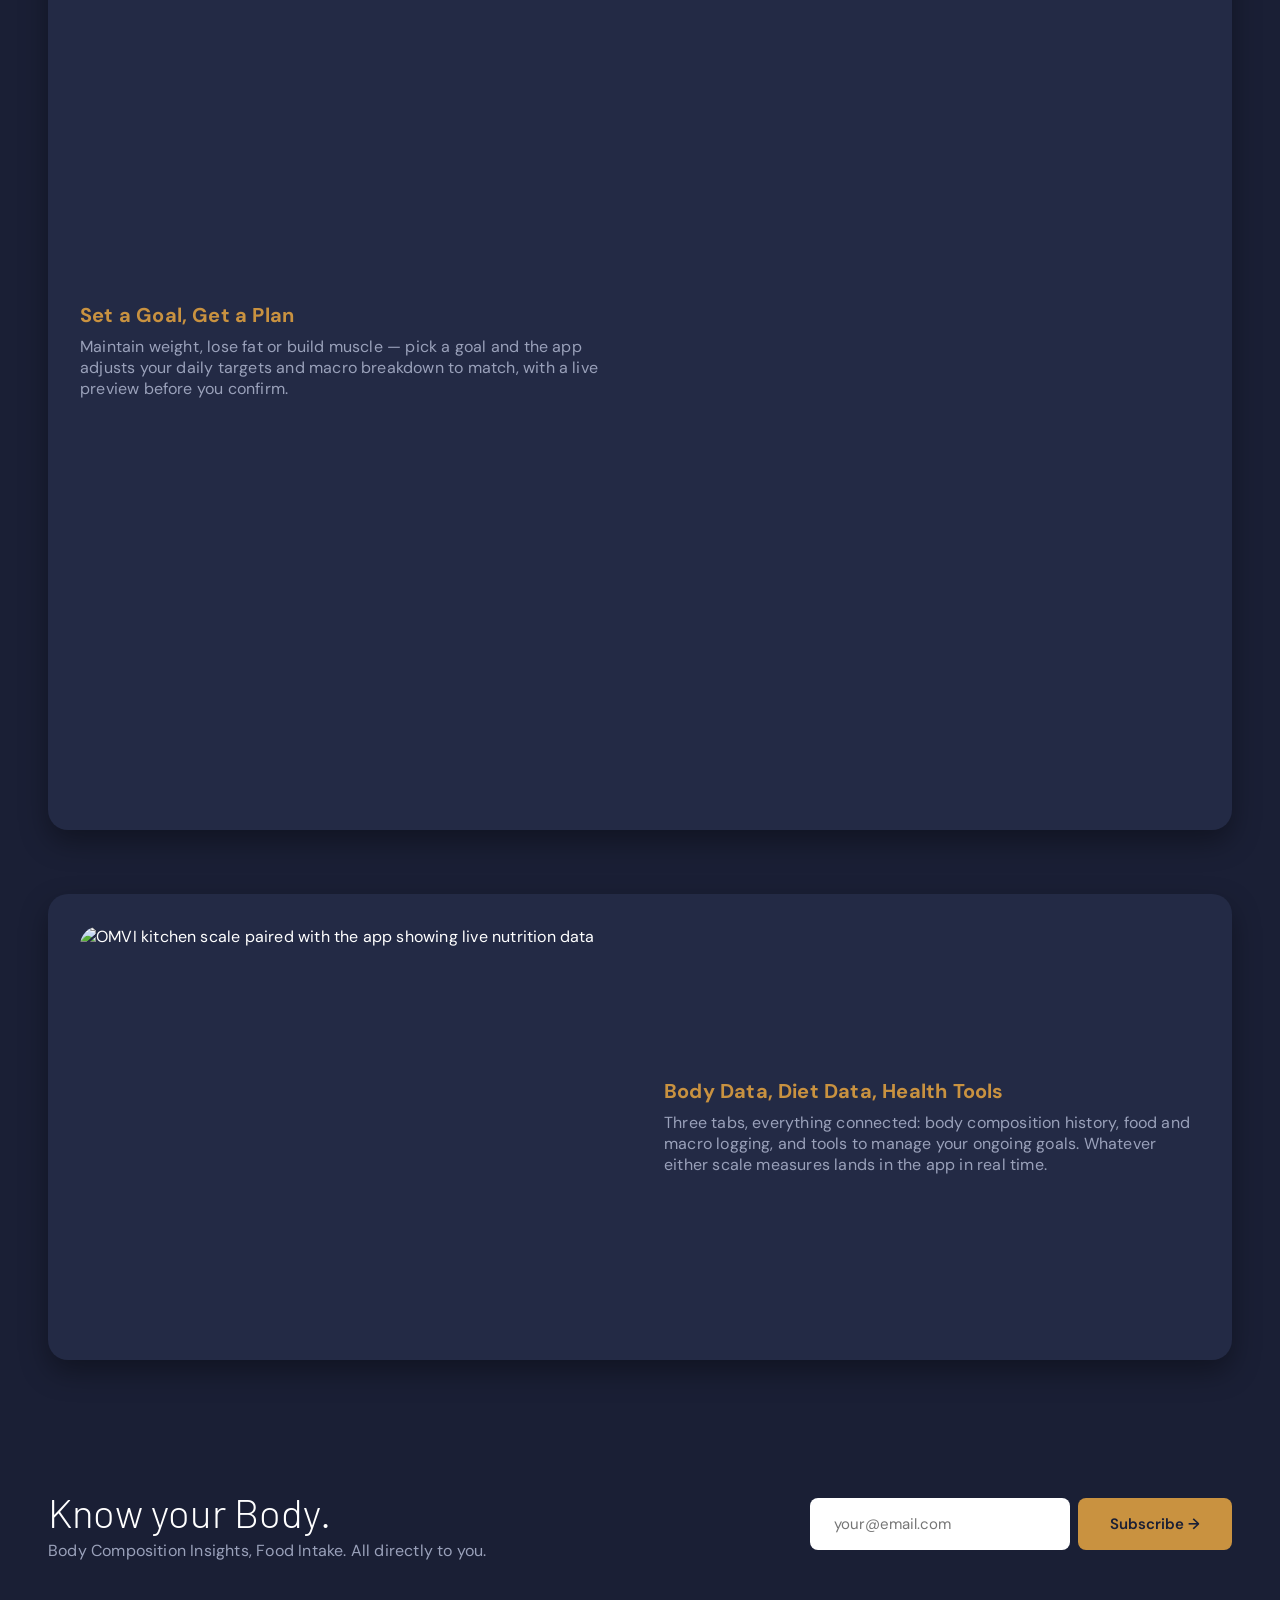
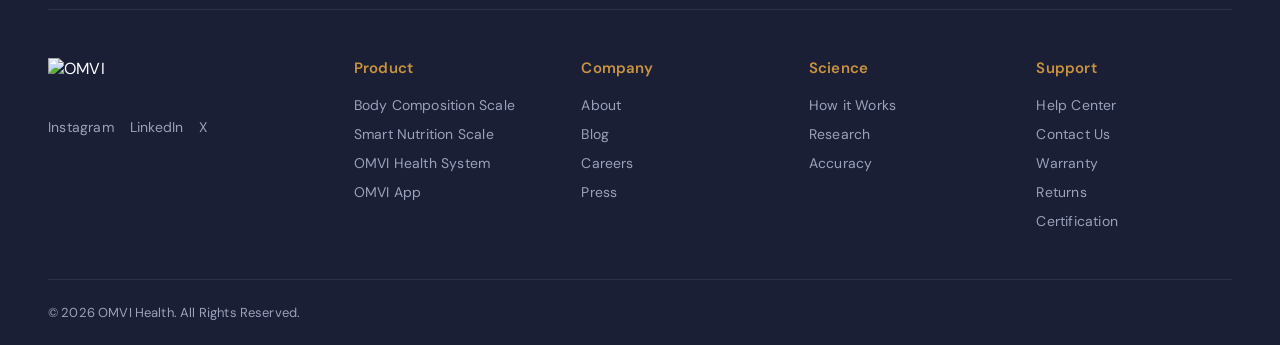
==== commit 54882e42: "Add files via upload" ====
--- a/app.html
+++ b/app.html
@@ -46,7 +46,7 @@
 <section class="features-section">
 
 <article class="feature-row feature-card">
-<div class="feature-media app-media">
+<div class="feature-media app-media app-media-solo">
 <img src="images/omvi-app-calorie-target.png" alt="OMVI app daily calorie target dashboard">
 </div>
 <div class="feature-copy">
@@ -56,7 +56,7 @@
 </article>
 
 <article class="feature-row reverse feature-card">
-<div class="feature-media app-media">
+<div class="feature-media app-media app-media-solo">
 <img src="images/omvi-app-nutrition-goals.png" alt="OMVI app nutrition goal selection screen">
 </div>
 <div class="feature-copy">
--- a/styles.css
+++ b/styles.css
@@ -611,12 +611,12 @@
     }
 
     .hero-headline {
-        top: 14%;
+        top: 25%;
         width: 94%;
     }
 
     .hl {
-        font-size: clamp(22px, 6.3vw, 42px);
+        font-size: clamp(27px, 7.7vw, 48px);
     }
 
     /* Cards have to shrink hard in portrait or they tile over each other. */
@@ -896,6 +896,18 @@
     aspect-ratio: 3 / 5;
     object-fit: contain;
     border-radius: var(--radius-lg);
+}
+
+/* Used on the App page's single-phone rows so the phone always renders at
+   full width. Without this, .feature-row.reverse .feature-media (a rule
+   meant to collapse the outer row layout) also matches these same elements
+   and forces this inner grid to 1 column only on the "reverse" row, leaving
+   that phone full-width while the non-reverse row's phone stays boxed into
+   half a 2-column grid meant for two phones side by side — hence one phone
+   rendering noticeably bigger than the other. !important guarantees this
+   wins regardless of which breakpoint-specific rule it's competing with. */
+.app-media-solo {
+    grid-template-columns: 1fr !important;
 }
 
 .feature-copy h3 {
